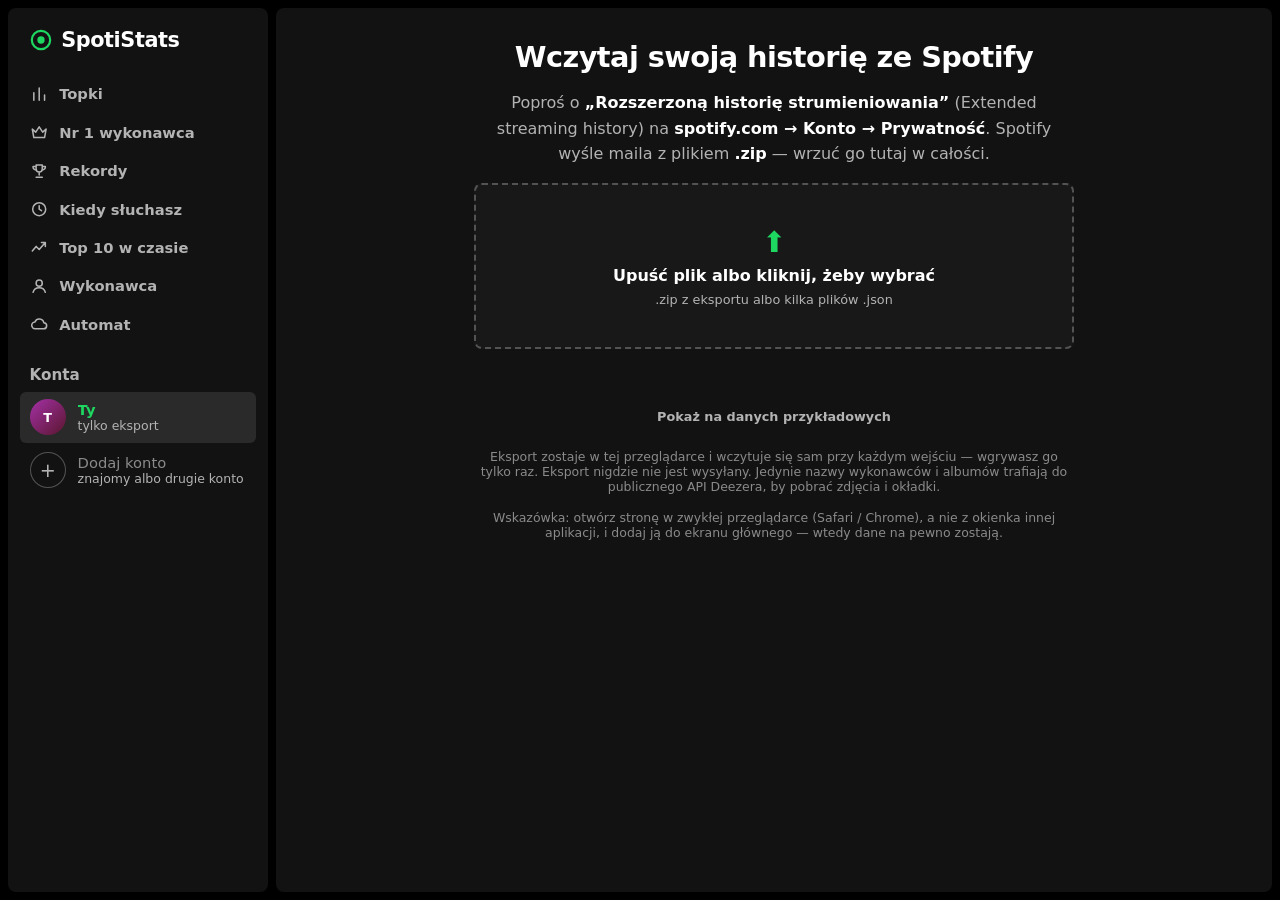
==== index.html @ 2da2b7d3 "Dopracowanie: menu „⋯”, karta wykonawcy na wierzchu, wygodniejszy telefon, szybsze przeliczanie - Ak" ====
<!doctype html>
<html lang="pl">
  <head>
    <meta charset="UTF-8" />
    <meta name="viewport" content="width=device-width, initial-scale=1.0" />
    <meta name="theme-color" content="#121212" />
    <link rel="manifest" href="./manifest.webmanifest" />
    <link rel="apple-touch-icon" href="./ikony/apple-touch-icon.png" />
    <meta name="apple-mobile-web-app-capable" content="yes" />
    <meta name="mobile-web-app-capable" content="yes" />
    <meta name="apple-mobile-web-app-title" content="SpotiStats" />
    <meta name="apple-mobile-web-app-status-bar-style" content="black" />
    <title>SpotiStats</title>
    <meta name="description" content="Twoje statystyki słuchania Spotify z pełnego eksportu historii — prywatnie, w przeglądarce." />
    <link rel="stylesheet" href="./styles.css?v=23" />
  </head>
  <body>
    <svg width="0" height="0" style="position:absolute" aria-hidden="true" focusable="false">
      <defs>
        <symbol id="i-top" viewBox="0 0 24 24"><path d="M5 20V10M12 20V4M19 20v-7" fill="none" stroke="currentColor" stroke-width="2" stroke-linecap="round"/></symbol>
        <symbol id="i-crown" viewBox="0 0 24 24"><path d="M3 8l4.5 4L12 5l4.5 7L21 8l-2 11H5z" fill="none" stroke="currentColor" stroke-width="2" stroke-linejoin="round"/></symbol>
        <symbol id="i-trophy" viewBox="0 0 24 24"><path d="M8 4h8v5a4 4 0 0 1-8 0zM8 6H4v1a3 3 0 0 0 4 2.8M16 6h4v1a3 3 0 0 1-4 2.8M12 13v4M8 20h8" fill="none" stroke="currentColor" stroke-width="2" stroke-linecap="round" stroke-linejoin="round"/></symbol>
        <symbol id="i-clock" viewBox="0 0 24 24"><circle cx="12" cy="12" r="8.5" fill="none" stroke="currentColor" stroke-width="2"/><path d="M12 7.5V12l3 2" fill="none" stroke="currentColor" stroke-width="2" stroke-linecap="round"/></symbol>
        <symbol id="i-trend" viewBox="0 0 24 24"><path d="M3 17l5-6 4 4 8-9M15 6h5v5" fill="none" stroke="currentColor" stroke-width="2" stroke-linecap="round" stroke-linejoin="round"/></symbol>
        <symbol id="i-user" viewBox="0 0 24 24"><circle cx="12" cy="8" r="4" fill="none" stroke="currentColor" stroke-width="2"/><path d="M4 20c1-4 4-6 8-6s7 2 8 6" fill="none" stroke="currentColor" stroke-width="2" stroke-linecap="round"/></symbol>
        <symbol id="i-warn" viewBox="0 0 24 24"><path d="M12 3l10 18H2z" fill="none" stroke="currentColor" stroke-width="2" stroke-linejoin="round"/><path d="M12 10v5M12 18v.5" stroke="currentColor" stroke-width="2" stroke-linecap="round"/></symbol>
        <symbol id="i-cloud" viewBox="0 0 24 24"><path d="M7 18a4.5 4.5 0 0 1-.5-9A6 6 0 0 1 18 10a4 4 0 0 1-.5 8z" fill="none" stroke="currentColor" stroke-width="2" stroke-linejoin="round"/></symbol>
        <symbol id="i-more" viewBox="0 0 24 24"><circle cx="5" cy="12" r="2" fill="currentColor"/><circle cx="12" cy="12" r="2" fill="currentColor"/><circle cx="19" cy="12" r="2" fill="currentColor"/></symbol>
        <symbol id="i-upload" viewBox="0 0 24 24"><path d="M12 16V4M7 9l5-5 5 5M4 16v3a1 1 0 0 0 1 1h14a1 1 0 0 0 1-1v-3" fill="none" stroke="currentColor" stroke-width="2" stroke-linecap="round" stroke-linejoin="round"/></symbol>
        <symbol id="i-sync" viewBox="0 0 24 24"><path d="M20 11a8 8 0 0 0-14.3-4.9L4 8M4 4v4h4M4 13a8 8 0 0 0 14.3 4.9L20 16M20 20v-4h-4" fill="none" stroke="currentColor" stroke-width="2" stroke-linecap="round" stroke-linejoin="round"/></symbol>
        <symbol id="i-trash" viewBox="0 0 24 24"><path d="M4 7h16M9 7V4h6v3M6 7l1 13h10l1-13M10 11v6M14 11v6" fill="none" stroke="currentColor" stroke-width="2" stroke-linecap="round" stroke-linejoin="round"/></symbol>
        <symbol id="i-close" viewBox="0 0 24 24"><path d="M6 6l12 12M18 6L6 18" fill="none" stroke="currentColor" stroke-width="2.2" stroke-linecap="round"/></symbol>
        <symbol id="i-back" viewBox="0 0 24 24"><path d="M15 5l-7 7 7 7" fill="none" stroke="currentColor" stroke-width="2.2" stroke-linecap="round" stroke-linejoin="round"/></symbol>
      </defs>
    </svg>
    <div class="layout">
      <!-- ─── PASEK BOCZNY ─────────────────────────────────── -->
      <aside class="sidebar" aria-label="Nawigacja">
        <a class="brand" href="./">
          <span class="brand-mark" aria-hidden="true"><svg viewBox="0 0 24 24" width="22" height="22"><circle cx="12" cy="12" r="10" fill="none" stroke="currentColor" stroke-width="2.4"/><circle cx="12" cy="12" r="4" fill="currentColor"/></svg></span>
          <span class="brand-name">SpotiStats</span>
        </a>

        <nav class="side-nav" aria-label="Sekcje">
          <a href="#sec-top" class="side-link"><svg class="ico" aria-hidden="true"><use href="#i-top"/></svg>Topki</a>
          <a href="#sec-kings" class="side-link"><svg class="ico" aria-hidden="true"><use href="#i-crown"/></svg>Nr 1 wykonawca</a>
          <a href="#sec-records" class="side-link"><svg class="ico" aria-hidden="true"><use href="#i-trophy"/></svg>Rekordy</a>
          <a href="#sec-when" class="side-link"><svg class="ico" aria-hidden="true"><use href="#i-clock"/></svg>Kiedy słuchasz</a>
          <a href="#sec-trend" class="side-link"><svg class="ico" aria-hidden="true"><use href="#i-trend"/></svg>Top 10 w czasie</a>
          <a href="#artist-card" class="side-link"><svg class="ico" aria-hidden="true"><use href="#i-user"/></svg>Wykonawca</a>
          <a href="./spotify.html" class="side-link"><svg class="ico" aria-hidden="true"><use href="#i-cloud"/></svg>Automat</a>
        </nav>

        <div class="side-section">
          <h2 class="side-title">Konta</h2>
          <ul id="account-list" class="account-list" aria-label="Czyje statystyki"></ul>
        </div>
      </aside>

      <main class="main">
        <!-- ─── NAGŁÓWEK PROFILU ─────────────────────────────── -->
        <header class="hero" id="hero">
          <div id="hero-avatar" class="avatar avatar--xl" aria-hidden="true"></div>
          <div class="hero-text">
            <span class="hero-kicker">Profil</span>
            <h1 id="hero-name" class="hero-name">SpotiStats</h1>
            <p id="hero-sub" class="hero-sub"></p>
          </div>
          <div class="hero-actions" id="topbar-actions">
            <button id="btn-menu" class="icon-btn" type="button" aria-haspopup="menu" aria-expanded="false" aria-controls="hero-menu" title="Więcej opcji"><svg class="ico" aria-hidden="true"><use href="#i-more"/></svg><span class="sr-only">Więcej opcji</span></button>
            <div id="hero-menu" class="menu hidden" role="menu" aria-label="Opcje konta">
              <button id="btn-cloud" class="menu-item" type="button" role="menuitem"><svg class="ico" aria-hidden="true"><use href="#i-cloud"/></svg><span>Zapisz na GitHubie<small>żeby eksport był na każdym urządzeniu</small></span></button>
              <label class="menu-item" role="menuitem" tabindex="0"><svg class="ico" aria-hidden="true"><use href="#i-upload"/></svg><span>Dodaj nowszy eksport<small>dołoży się bez dublowania</small></span>
                <input id="reimport-files" type="file" accept=".zip,.json,application/json,application/zip" multiple class="sr-only" tabindex="-1" />
              </label>
              <a class="menu-item" role="menuitem" href="./spotify.html"><svg class="ico" aria-hidden="true"><use href="#i-sync"/></svg><span>Automat Spotify<small>dociąganie nowych odsłuchów</small></span></a>
              <button id="btn-clear-data" class="menu-item menu-item--danger" type="button" role="menuitem"><svg class="ico" aria-hidden="true"><use href="#i-trash"/></svg><span>Usuń eksport z przeglądarki</span></button>
            </div>
          </div>
        </header>

        <!-- ─── ZAPIS NA GITHUBIE ────────────────────────────── -->
        <section id="cloud-panel" class="cloud-panel hidden" aria-label="Zapis eksportu na GitHubie">
          <div class="cloud-panel__head">
            <h2 class="section-title">Zapis na GitHubie</h2>
            <button id="cloud-close" class="btn btn--ghost btn--sm" type="button">Zamknij</button>
          </div>
          <p class="cloud-panel__lead">Eksport zapisze się w repozytorium (gałąź <code>dane</code>) i będzie wczytywał się sam na każdym urządzeniu, bez ponownego wgrywania.
            <strong>Uwaga: dane (utwór, wykonawca, album, godzina) będą publiczne</strong> — tak samo jak odsłuchy z automatu.</p>
          <div id="cloud-token-box">
            <ol class="cloud-steps">
              <li>Otwórz <a id="cloud-token-link" href="https://github.com/settings/personal-access-tokens/new" target="_blank" rel="noopener">tworzenie tokenu na GitHubie</a>.</li>
              <li>Nazwa dowolna, ważność np. rok. <b>Repository access → Only select repositories → SpotiStats2.0</b>.</li>
              <li><b>Permissions → Repository permissions → Contents → Read and write</b>. Kliknij „Generate token” i skopiuj go.</li>
              <li>Wklej token poniżej. Zostaje <b>tylko w tej przeglądarce</b> (nikt inny go nie zobaczy).</li>
            </ol>
            <input id="cloud-token" class="field-input" type="password" placeholder="github_pat_…" autocomplete="off" spellcheck="false" />
          </div>
          <div id="cloud-name-box" class="cloud-name hidden">
            <label for="cloud-name">Nazwa tego konta w pasku bocznym</label>
            <input id="cloud-name" class="field-input" type="text" maxlength="40" placeholder="np. Kasia" autocomplete="off" />
          </div>
          <div class="cloud-actions">
            <button id="cloud-send" class="btn btn--primary btn--sm" type="button">Zapisz na GitHubie</button>
            <button id="cloud-forget" class="btn btn--ghost btn--sm hidden" type="button">Zapomnij token</button>
            <button id="cloud-remove" class="btn btn--ghost btn--sm hidden" type="button">Usuń z GitHuba</button>
          </div>
          <p id="cloud-status" class="cloud-status" role="status" aria-live="polite"></p>
        </section>

        <!-- ─── ŁADOWANIE ────────────────────────────────────── -->
        <section id="state-loading" class="state-loading hidden" aria-live="polite">
          <span class="spinner" aria-hidden="true"></span>
          <p id="loading-text">Wczytuję Twoją historię…</p>
        </section>

        <!-- ─── IMPORT / PUSTE KONTO ─────────────────────────── -->
        <section id="state-empty" class="state-empty hidden">
          <div class="import-hero">
            <h2 class="import-hero__title" id="empty-title">Wczytaj swoją historię ze Spotify</h2>
            <p class="import-hero__desc">
              Poproś o <strong>„Rozszerzoną historię strumieniowania”</strong> (Extended streaming history) na
              <strong>spotify.com → Konto → Prywatność</strong>. Spotify wyśle maila z plikiem
              <strong>.zip</strong> — wrzuć go tutaj w całości.
            </p>
            <label class="drop-zone" id="drop-zone" tabindex="0" role="button" aria-label="Wybierz plik eksportu Spotify">
              <input id="import-files" type="file" accept=".zip,.json,application/json,application/zip" multiple class="sr-only" />
              <span class="drop-zone__icon" aria-hidden="true">⬆</span>
              <span class="drop-zone__title">Upuść plik albo kliknij, żeby wybrać</span>
              <span class="drop-zone__hint">.zip z eksportu albo kilka plików .json</span>
            </label>
            <p id="import-status" class="import-status" role="status" aria-live="polite"></p>
            <div id="friend-help" class="friend-help hidden"></div>
            <button id="btn-load-demo" class="btn btn--ghost btn--sm" type="button">Pokaż na danych przykładowych</button>
            <p class="import-note">Eksport zostaje w tej przeglądarce i wczytuje się sam przy każdym wejściu — wgrywasz go tylko raz. Eksport nigdzie nie jest wysyłany. Jedynie nazwy wykonawców i albumów trafiają do publicznego API Deezera, by pobrać zdjęcia i okładki.</p>
            <p class="import-note">Wskazówka: otwórz stronę w zwykłej przeglądarce (Safari / Chrome), a nie z okienka innej aplikacji, i dodaj ją do ekranu głównego — wtedy dane na pewno zostają.</p>
          </div>
        </section>

        <!-- ─── PANEL ────────────────────────────────────────── -->
        <div id="state-data" class="state-data hidden">
          <div class="toolbar" role="group" aria-label="Zakres i sortowanie">
            <div class="chips" id="range-pills">
              <button class="chip" data-range="7d" type="button">7 dni</button>
              <button class="chip" data-range="28d" type="button"><span class="lbl-long">28 dni</span><span class="lbl-short">4 tyg.</span></button>
              <button class="chip" data-range="6m" type="button"><span class="lbl-long">Pół roku</span><span class="lbl-short">6 mies.</span></button>
              <span class="chip chip--select" data-range="year"><select id="year-select" aria-label="Rok"></select></span>
              <button class="chip" data-range="all" type="button"><span class="lbl-long">Cały czas</span><span class="lbl-short">Całość</span></button>
            </div>
            <div class="seg sort-group only-desktop" aria-label="Sortuj według" role="group">
              <button data-sort="ms" type="button">Minuty</button>
              <button data-sort="plays" type="button">Odtworzenia</button>
            </div>
          </div>
          <div class="subbar">
            <div class="subbar__info">
              <p id="range-label" class="range-label"></p>
              <p id="live-status" class="live-status hidden"></p>
            </div>
            <div class="seg seg--sm sort-group only-mobile" aria-label="Sortuj według" role="group">
              <button data-sort="ms" type="button">Minuty</button>
              <button data-sort="plays" type="button">Odtw.</button>
            </div>
          </div>
          <p id="live-banner" class="live-banner hidden" role="status"></p>

          <section id="kpi-row" class="kpi-row" aria-label="Podsumowanie"></section>

          <section id="sec-top" class="section">
            <div class="section-head"><h2 class="section-title">Top wykonawcy</h2><span class="section-hint only-desktop">Kliknij, żeby zobaczyć szczegóły</span></div>
            <div id="top-artists" class="artist-grid"></div>
            <div id="top-artists-more" class="more-wrap"></div>
          </section>

          <section class="two-col" id="sec-tracks">
            <div class="section-head only-mobile">
              <h2 class="section-title">Top</h2>
              <div class="seg" id="ta-tabs" role="tablist" aria-label="Utwory czy albumy">
                <button type="button" role="tab" data-tab="tracks">Utwory</button>
                <button type="button" role="tab" data-tab="albums">Albumy</button>
              </div>
            </div>
            <div class="section col-tracks">
              <div class="section-head only-desktop"><h2 class="section-title">Top utwory</h2></div>
              <div id="top-tracks"></div>
            </div>
            <div class="section col-albums">
              <div class="section-head only-desktop"><h2 class="section-title">Top albumy</h2></div>
              <div id="top-albums"></div>
            </div>
          </section>

          <section id="sec-recent" class="section">
            <div class="section-head"><h2 class="section-title">Ostatnio słuchane</h2><span class="section-hint">Niezależnie od wybranego okresu</span></div>
            <div id="recent-list"></div>
          </section>

          <section id="sec-kings" class="section card">
            <div class="section-head">
              <h2 class="section-title">Nr 1 wykonawca</h2>
              <div class="card-controls">
                <div class="seg" id="kings-unit" role="group" aria-label="Okres">
                  <button type="button" data-unit="week">Tygodnie</button>
                  <button type="button" data-unit="month">Miesiące</button>
                </div>
              </div>
            </div>
            <div class="kings">
              <div class="kings-side">
                <div id="kings-now" class="kings-now"></div>
                <h3 class="sub-title">Najczęściej na szczycie</h3>
                <ol id="kings-list" class="kings-list"></ol>
              </div>
              <div class="kings-chart">
                <div id="kings-legend" class="legend"></div>
                <div id="kings-chart"></div>
                <p class="hint">Pozycja w rankingu wykonawców w każdym okresie (#1 na górze). „dalej” = poza top 5.</p>
              </div>
            </div>
          </section>

          <section id="sec-records" class="section card">
            <div class="section-head">
              <h2 class="section-title">Rekordy</h2>
              <div class="card-controls">
                <div class="seg" id="records-kind" role="group" aria-label="Co pokazać">
                  <button type="button" data-kind="artist">Wykonawcy</button>
                  <button type="button" data-kind="track">Utwory</button>
                </div>
              </div>
            </div>
            <div id="records-body" class="records"></div>
            <p class="hint">W wybranym okresie, tygodniami (poniedziałek–niedziela). Tydzień bez odsłuchów przerywa serię.</p>
          </section>

          <section id="sec-when" class="section card">
            <div class="section-head"><h2 class="section-title">Kiedy słuchasz</h2><span id="when-summary" class="section-hint"></span></div>
            <div class="when">
              <div><h3 class="sub-title">Godziny</h3><div id="when-hours" class="bars bars--hours"></div></div>
              <div><h3 class="sub-title">Dni tygodnia</h3><div id="when-days" class="bars bars--days"></div></div>
            </div>
          </section>

          <section id="sec-trend" class="section card">
            <div class="section-head">
              <h2 class="section-title">Top 10 w czasie</h2>
              <div class="card-controls">
                <div class="seg" id="top-kind" role="group" aria-label="Co pokazać">
                  <button type="button" data-kind="artist">Wykonawcy</button>
                  <button type="button" data-kind="track">Utwory</button>
                </div>
                <div class="seg" id="top-unit" role="group" aria-label="Agregacja">
                  <button type="button" data-unit="day">Dni</button>
                  <button type="button" data-unit="week">Tygodnie</button>
                  <button type="button" data-unit="month">Miesiące</button>
                </div>
              </div>
            </div>
            <div id="top-legend" class="legend" aria-label="Legenda — kliknij, by pokazać lub ukryć"></div>
            <div id="top-chart"></div>
            <p class="hint">Minuty słuchania w każdym okresie. Kliknij nazwę w legendzie, żeby ją pokazać lub ukryć (max 8 naraz).</p>
          </section>

          <section class="section card" id="artist-card">
            <div class="section-head">
              <h2 class="section-title">Wykonawca w czasie</h2>
              <div class="card-controls">
                <input id="artist-search" class="field-input" list="artist-list" placeholder="Szukaj wykonawcy…" autocomplete="off" spellcheck="false" />
                <datalist id="artist-list"></datalist>
                <div class="seg" id="artist-span" role="group" aria-label="Okres wykresu">
                  <button type="button" data-span="all">Cały czas</button>
                  <button type="button" data-span="range">Wybrany zakres</button>
                </div>
                <div class="seg" id="artist-unit" role="group" aria-label="Agregacja">
                  <button type="button" data-unit="day">Dni</button>
                  <button type="button" data-unit="week">Tygodnie</button>
                  <button type="button" data-unit="month">Miesiące</button>
                </div>
              </div>
            </div>
            <div id="artist-top"></div>
            <div id="artist-body"></div>
          </section>

          <p id="data-info" class="data-info"></p>
        </div>
      </main>
    </div>

    <!-- ─── KARTA WYKONAWCY (na wierzchu) ─────────────────── -->
    <div id="artist-sheet" class="sheet hidden" role="dialog" aria-modal="true" aria-label="Wykonawca">
      <div class="sheet__backdrop" data-sheet-close></div>
      <div class="sheet__panel">
        <div class="sheet__bar">
          <button type="button" class="icon-btn" data-sheet-close title="Zamknij"><svg class="ico" aria-hidden="true"><use href="#i-back"/></svg><span class="sr-only">Zamknij</span></button>
          <span class="sheet__title" id="sheet-title"></span>
        </div>
        <div id="sheet-slot" class="sheet__body"></div>
      </div>
    </div>

    <script src="./jszip.min.js"></script>
    <script src="./analytics.js?v=23"></script>
    <script src="./charts.js?v=23"></script>
    <script src="./art.js?v=23"></script>
    <script src="./cloud.js?v=23"></script>
    <script src="./live.js?v=23"></script>
    <script src="./app.js?v=23"></script>
  </body>
</html>
---- styles.css ----
/* SpotiStats — ciemny wygląd w stylu odtwarzacza muzyki: czerń, zieleń, okładki, pigułki. */

:root {
  --bg: #000;
  --base: #121212;
  --card: #181818;
  --card-hover: #282828;
  --elev: #2a2a2a;
  --elev-hover: #333;
  --line: rgba(255, 255, 255, 0.1);
  --green: #1ed760;
  --green-dark: #1db954;
  --text: #fff;
  --text-2: #b3b3b3;
  --text-3: #8a8a8a;
  --warn: #ffa42b;
  --error: #f3727f;
  --radius: 8px;
  --font: 'Circular Std', 'Helvetica Neue', system-ui, -apple-system, 'Segoe UI', Roboto, Arial, sans-serif;
  color-scheme: dark;
}

*, *::before, *::after { box-sizing: border-box; margin: 0; padding: 0; }
html { font-size: 16px; -webkit-font-smoothing: antialiased; scroll-behavior: smooth; }
body { font-family: var(--font); background: var(--bg); color: var(--text); min-height: 100vh; overflow-x: clip; -webkit-tap-highlight-color: transparent; }
:focus-visible { outline: 2px solid var(--green); outline-offset: 2px; }
a { color: inherit; }
code { font-size: 0.85em; background: var(--elev); padding: 0.1em 0.35em; border-radius: 4px; }
button { font: inherit; color: inherit; }
.hidden { display: none !important; }
.sr-only { position: absolute; width: 1px; height: 1px; overflow: hidden; clip: rect(0 0 0 0); white-space: nowrap; }

/* ── Przyciski ───────────────────────────────────────────── */
.btn {
  font-weight: 700; font-size: 0.9rem; border: 1px solid transparent; border-radius: 999px; padding: 0.7rem 1.5rem;
  cursor: pointer; display: inline-flex; align-items: center; gap: 0.4rem; white-space: nowrap; line-height: 1.2;
  text-decoration: none; transition: transform 0.1s, background 0.15s, border-color 0.15s, color 0.15s;
}
@media (hover: hover) { .btn:hover { transform: scale(1.04); } }
.btn:active { transform: scale(0.97); }
.btn--primary { background: var(--green); color: #000; }
.btn--primary:hover { background: #3be477; }
.btn--outline { border-color: #7c7c7c; color: var(--text); background: transparent; }
.btn--outline:hover { border-color: #fff; }
.btn--ghost { background: transparent; color: var(--text-2); }
.btn--ghost:hover { color: var(--text); }
.btn--sm { font-size: 0.8rem; padding: 0.45rem 1rem; }

/* ── Układ ───────────────────────────────────────────────── */
.layout { display: grid; grid-template-columns: 260px minmax(0, 1fr); gap: 8px; padding: 8px; min-height: 100vh; }
.sidebar {
  position: sticky; top: 8px; align-self: start; height: calc(100vh - 16px); overflow-y: auto;
  background: var(--base); border-radius: var(--radius); padding: 1.25rem 0.75rem; display: flex; flex-direction: column; gap: 1.5rem;
}
.main { background: var(--base); border-radius: var(--radius); overflow: clip; min-width: 0; }

.brand { display: flex; align-items: center; gap: 0.6rem; text-decoration: none; padding: 0 0.6rem; }
.brand-mark { color: var(--green); display: inline-flex; }
.brand-name { font-weight: 800; font-size: 1.3rem; letter-spacing: -0.02em; }

.side-nav { display: flex; flex-direction: column; gap: 0.15rem; }
.side-link { color: var(--text-2); text-decoration: none; font-weight: 700; font-size: 0.92rem; padding: 0.55rem 0.6rem; border-radius: 6px; }
.side-link:hover { color: var(--text); background: var(--card-hover); }

.side-title { font-size: 0.95rem; font-weight: 700; color: var(--text-2); padding: 0 0.6rem 0.5rem; }
.account-list { list-style: none; display: flex; flex-direction: column; gap: 0.15rem; }
.account {
  width: 100%; display: flex; align-items: center; gap: 0.75rem; padding: 0.45rem 0.6rem; border-radius: 6px; border: none;
  background: transparent; cursor: pointer; text-align: left;
}
.account:hover { background: var(--card-hover); }
.account.is-active { background: var(--elev); }
.account.is-active .account-name { color: var(--green); }
.account-text { display: flex; flex-direction: column; min-width: 0; }
.account-name { font-weight: 600; font-size: 0.92rem; white-space: nowrap; overflow: hidden; text-overflow: ellipsis; }
.account-sub { font-size: 0.78rem; color: var(--text-2); }
.account.is-empty .account-name { color: var(--text-3); font-weight: 500; }

/* ── Awatary / okładki (kolor z nazwy) ───────────────────── */
.avatar {
  --h: 140; flex-shrink: 0; display: inline-flex; align-items: center; justify-content: center; font-weight: 800; color: #fff;
  background: linear-gradient(135deg, hsl(var(--h) 55% 42%), hsl(calc(var(--h) + 40) 60% 22%));
  border-radius: 50%; width: 40px; height: 40px; font-size: 0.95rem; letter-spacing: -0.02em; user-select: none;
}
.avatar--img { position: relative; overflow: hidden; }
.avatar--img img { animation: none; position: absolute; inset: 0; width: 100%; height: 100%; object-fit: cover; }
.avatar--sm { width: 36px; height: 36px; font-size: 0.8rem; }
.avatar--cover { width: 40px; height: 40px; border-radius: 4px; font-size: 0.8rem; }
.avatar--lg { width: 64px; height: 64px; font-size: 1.3rem; }
.avatar--xl { width: 168px; height: 168px; font-size: 3.6rem; box-shadow: 0 8px 40px rgba(0, 0, 0, 0.6); }
.avatar--empty { background: var(--elev); color: var(--text-2); font-size: 1.2rem; font-weight: 400; }

/* ── Nagłówek profilu ────────────────────────────────────── */
.hero {
  --h: 140; position: relative; display: flex; align-items: flex-end; gap: 1.5rem; flex-wrap: wrap;
  padding: 4.5rem 2rem 1.75rem; background: linear-gradient(180deg, hsl(var(--h) 45% 32%) 0%, hsl(var(--h) 40% 16%) 70%, var(--base) 100%);
}
.hero-text { display: flex; flex-direction: column; gap: 0.4rem; min-width: 0; flex: 1; }
.hero-kicker { font-size: 0.8rem; font-weight: 700; }
.hero-name { font-size: clamp(2.4rem, 7vw, 5.5rem); font-weight: 900; letter-spacing: -0.04em; line-height: 1; word-break: break-word; }
.hero-sub { color: rgba(255, 255, 255, 0.78); font-size: 0.9rem; font-weight: 500; }
.hero-actions { display: flex; gap: 0.5rem; flex-wrap: wrap; }

/* ── Import ──────────────────────────────────────────────── */
.state-empty { display: flex; justify-content: center; padding: 2rem 1.5rem 4rem; }
.import-hero { max-width: 600px; width: 100%; text-align: center; display: flex; flex-direction: column; align-items: center; gap: 1rem; }
.import-hero__title { font-size: 1.8rem; font-weight: 800; letter-spacing: -0.02em; }
.import-hero__desc { color: var(--text-2); line-height: 1.6; }
.import-hero__desc strong { color: var(--text); }
.import-note { font-size: 0.78rem; color: var(--text-3); }
.drop-zone {
  display: flex; flex-direction: column; align-items: center; gap: 0.45rem; width: 100%; border: 2px dashed #535353;
  border-radius: var(--radius); padding: 2.5rem 1.5rem; cursor: pointer; background: var(--card); transition: border-color 0.2s, background 0.2s;
}
.drop-zone:hover, .drop-zone:focus-visible, .drop-zone.drag-over { border-color: var(--green); background: var(--card-hover); }
.drop-zone__icon { font-size: 1.8rem; color: var(--green); }
.drop-zone__title { font-weight: 700; }
.drop-zone__hint { font-size: 0.8rem; color: var(--text-2); }
.import-status { min-height: 1.4em; font-size: 0.88rem; color: var(--text-2); line-height: 1.5; }
.import-status--error { color: var(--error); }
.friend-help { text-align: left; background: var(--card); border-radius: var(--radius); padding: 1.25rem 1.4rem; width: 100%; line-height: 1.6; font-size: 0.92rem; }
.friend-help h3 { font-size: 1rem; margin-bottom: 0.6rem; }
.friend-help ol { padding-left: 1.2rem; display: flex; flex-direction: column; gap: 0.6rem; }
.friend-help a, .setup a, .live-banner a { color: var(--green); }

/* ── Panel ───────────────────────────────────────────────── */
.state-data { padding: 0.5rem 2rem 3rem; display: flex; flex-direction: column; gap: 1.75rem; }
.toolbar {
  position: sticky; top: 0; z-index: 20; display: flex; flex-wrap: wrap; gap: 0.6rem; justify-content: space-between; align-items: center;
  padding: 0.9rem 0; margin: 0 -2rem; padding-inline: 2rem; background: rgba(18, 18, 18, 0.97); backdrop-filter: blur(10px);
}
.chips { display: flex; flex-wrap: wrap; gap: 0.5rem; }
.chip {
  border: none; background: var(--elev); color: var(--text); font-size: 0.85rem; font-weight: 600; padding: 0.45rem 0.9rem;
  border-radius: 999px; cursor: pointer; transition: background 0.15s;
}
.chip:hover { background: var(--elev-hover); }
.chip.is-active, .chip.is-active:hover { background: #fff; color: #000; }
.chip--select { padding: 0; display: inline-flex; }
.chip--select select {
  appearance: none; border: none; background: transparent; color: inherit; font: inherit; font-weight: 600; cursor: pointer;
  padding: 0.45rem 1.9rem 0.45rem 0.9rem; border-radius: 999px;
  background-image: linear-gradient(45deg, transparent 50%, currentColor 50%), linear-gradient(135deg, currentColor 50%, transparent 50%);
  background-position: calc(100% - 15px) 52%, calc(100% - 10px) 52%; background-size: 5px 5px; background-repeat: no-repeat;
}
.chip--select select option { color: #fff; background: #282828; }
.chip.is-active .chip--select select, .chip--select.is-active select { color: #000; }
.range-label { font-size: 0.8rem; color: var(--text-2); }
.data-info { font-size: 0.75rem; color: var(--text-3); cursor: help; }

.live-banner { font-size: 0.85rem; line-height: 1.5; padding: 0.7rem 1rem; border-radius: var(--radius); background: var(--card); color: var(--text-2); margin-top: -0.75rem; }
.live-banner--warn { color: var(--text); box-shadow: inset 3px 0 0 var(--warn); }
.live-dot { display: inline-block; width: 8px; height: 8px; border-radius: 50%; background: var(--green); margin-right: 0.3rem; box-shadow: 0 0 0 3px rgba(30, 215, 96, 0.2); }

.kpi-row { display: grid; grid-template-columns: repeat(auto-fit, minmax(150px, 1fr)); gap: 0.75rem; }
.kpi-card { background: var(--card); border-radius: var(--radius); padding: 1rem 1.1rem; }
.kpi-label { font-size: 0.78rem; font-weight: 700; color: var(--text-2); }
.kpi-value { font-size: 1.9rem; font-weight: 800; letter-spacing: -0.03em; margin-top: 0.25rem; font-variant-numeric: tabular-nums; }
.kpi-sub { font-size: 0.75rem; color: var(--text-3); margin-top: 0.1rem; }

.section { display: flex; flex-direction: column; gap: 0.9rem; min-width: 0; }
.section-head { display: flex; flex-wrap: wrap; justify-content: space-between; align-items: center; gap: 0.75rem; }
.section-title { font-size: 1.5rem; font-weight: 800; letter-spacing: -0.02em; }
.section-hint { font-size: 0.8rem; color: var(--text-3); }
.card { background: var(--card); border-radius: var(--radius); padding: 1.25rem 1.4rem 1.4rem; }
.card-controls { display: flex; flex-wrap: wrap; gap: 0.5rem; align-items: center; }
.two-col { display: grid; grid-template-columns: repeat(auto-fit, minmax(340px, 1fr)); gap: 1.75rem; }
.sub-title { font-size: 0.95rem; font-weight: 700; margin: 1.25rem 0 0.6rem; }
.kicker { display: block; font-size: 0.75rem; font-weight: 700; color: var(--text-2); }
.hint { font-size: 0.75rem; color: var(--text-3); }
.no-data { font-size: 0.9rem; color: var(--text-3); padding: 1rem 0; }

/* Top wykonawcy — karty z okrągłym zdjęciem */
.artist-grid { display: grid; grid-template-columns: repeat(auto-fill, minmax(150px, 1fr)); gap: 0.5rem; }
.artist-card {
  display: flex; flex-direction: column; gap: 0.35rem; padding: 0.8rem; border-radius: var(--radius); border: none;
  background: transparent; cursor: pointer; text-align: left; transition: background 0.2s; min-width: 0;
}
.artist-card:hover, .artist-card:focus-visible { background: var(--card-hover); outline: none; }
.artist-card .avatar { width: 100%; height: auto; aspect-ratio: 1; font-size: 2.2rem; margin-bottom: 0.4rem; box-shadow: 0 8px 24px rgba(0, 0, 0, 0.5); }
.artist-card__name { font-weight: 700; font-size: 0.95rem; white-space: nowrap; overflow: hidden; text-overflow: ellipsis; }
.artist-card__rank { color: var(--text-2); }
.artist-card__sub { font-size: 0.82rem; color: var(--text-2); }

/* Tracklista */
.tracklist { list-style: none; display: flex; flex-direction: column; }
.track-row {
  display: grid; grid-template-columns: 1.6rem 40px minmax(0, 1fr) auto; align-items: center; gap: 0.85rem;
  padding: 0.45rem 0.6rem; border-radius: 6px; cursor: pointer;
}
.track-row:hover, .track-row:focus-visible { background: var(--card-hover); outline: none; }
.track-rank { color: var(--text-2); text-align: right; font-variant-numeric: tabular-nums; }
.track-text { display: flex; flex-direction: column; min-width: 0; }
.track-name { font-weight: 500; white-space: nowrap; overflow: hidden; text-overflow: ellipsis; }
.track-sub { font-size: 0.85rem; color: var(--text-2); white-space: nowrap; overflow: hidden; text-overflow: ellipsis; }
.track-val { font-size: 0.85rem; color: var(--text-2); font-variant-numeric: tabular-nums; white-space: nowrap; }

/* Nr 1 tygodnia */
.kings { display: grid; grid-template-columns: minmax(240px, 300px) minmax(0, 1fr); gap: 1.5rem; }
.kings-now__card {
  display: flex; align-items: center; gap: 1rem; width: 100%; text-align: left; border: none; cursor: pointer;
  background: linear-gradient(135deg, rgba(30, 215, 96, 0.22), rgba(30, 215, 96, 0.04)); border-radius: var(--radius); padding: 1rem;
}
.kings-now__card:hover { background: linear-gradient(135deg, rgba(30, 215, 96, 0.3), rgba(30, 215, 96, 0.08)); }
.kings-now__name { display: block; font-size: 1.35rem; font-weight: 800; letter-spacing: -0.02em; margin: 0.1rem 0; }
.kings-now__sub { display: block; font-size: 0.82rem; color: var(--text-2); }
.kings-list { list-style: none; display: flex; flex-direction: column; gap: 0.15rem; }
.kings-row { display: grid; grid-template-columns: 36px minmax(0, 1fr) 60px auto; align-items: center; gap: 0.6rem; padding: 0.35rem 0.4rem; border-radius: 6px; cursor: pointer; }
.kings-row:hover { background: var(--card-hover); }
.kings-row__name { font-weight: 600; font-size: 0.9rem; white-space: nowrap; overflow: hidden; text-overflow: ellipsis; }
.kings-row__bar { height: 4px; background: #404040; border-radius: 999px; overflow: hidden; }
.kings-row__bar span { display: block; height: 100%; background: var(--green); border-radius: 999px; }
.kings-row__val { font-size: 0.78rem; color: var(--text-2); white-space: nowrap; }
.kings-chart { min-width: 0; }

/* Przełączniki segmentowe */
.seg { display: inline-flex; background: var(--elev); border-radius: 999px; padding: 3px; gap: 2px; }
.seg button { border: none; background: transparent; color: var(--text-2); font-size: 0.78rem; font-weight: 700; padding: 0.38rem 0.8rem; border-radius: 999px; cursor: pointer; }
.seg button:hover:not(:disabled) { color: var(--text); }
.seg button.is-active, .seg button.is-active:hover:not(:disabled) { background: #fff; color: #000; }
.seg button:disabled { opacity: 0.35; cursor: not-allowed; }

.field-input {
  background: var(--elev); border: 1px solid transparent; color: var(--text); border-radius: 999px; padding: 0.5rem 1rem;
  font: inherit; font-size: 0.88rem; min-width: 220px;
}
.field-input:hover { background: var(--elev-hover); }
.field-input:focus { outline: none; border-color: #fff; }

/* Legenda */
.legend { display: flex; flex-wrap: wrap; gap: 0.4rem; }
.legend-item {
  display: inline-flex; align-items: center; gap: 0.45rem; border: none; background: var(--elev); color: var(--text);
  border-radius: 999px; padding: 0.35rem 0.8rem; font-size: 0.8rem; font-weight: 600; cursor: pointer; max-width: 100%;
  white-space: nowrap; overflow: hidden; text-overflow: ellipsis;
}
.legend-item:hover { background: var(--elev-hover); }
.legend-item--static { cursor: default; }
.legend-item.is-off { color: var(--text-3); background: transparent; box-shadow: inset 0 0 0 1px #404040; }
.legend-item.is-off .swatch { background: transparent; border: 1px dashed var(--text-3); }
.legend-rank { color: var(--text-2); }
.swatch { width: 10px; height: 10px; border-radius: 50%; flex-shrink: 0; display: inline-block; }

/* Wykres */
.chart { position: relative; width: 100%; min-height: 120px; }
.chart-svg { display: block; width: 100%; height: auto; overflow: visible; touch-action: pan-y; }
.chart-grid line { stroke: rgba(255, 255, 255, 0.07); stroke-width: 1; }
.chart-grid line.chart-baseline { stroke: rgba(255, 255, 255, 0.22); }
.chart-tick { fill: var(--text-3); font-size: 11px; font-family: var(--font); font-variant-numeric: tabular-nums; }
.chart-crosshair { stroke: rgba(255, 255, 255, 0.4); stroke-width: 1; stroke-dasharray: 3 3; }
.chart-dot { stroke: var(--card); stroke-width: 2; }
.chart-tip {
  position: absolute; pointer-events: none; background: #282828; border-radius: 6px; padding: 0.6rem 0.75rem; font-size: 0.8rem;
  box-shadow: 0 16px 24px rgba(0, 0, 0, 0.5); min-width: 180px; max-width: 290px; z-index: 5;
}
.chart-tip__title { color: var(--text-2); font-weight: 700; margin-bottom: 0.35rem; }
.chart-tip__lead { color: var(--green); font-weight: 700; margin-bottom: 0.3rem; }
.chart-tip__row { display: flex; align-items: center; gap: 0.45rem; padding: 0.1rem 0; }
.chart-tip__name { flex: 1; min-width: 0; overflow: hidden; text-overflow: ellipsis; white-space: nowrap; }
.chart-tip__val { font-variant-numeric: tabular-nums; font-weight: 700; }

/* Wykonawca */
.artist-head { display: flex; flex-wrap: wrap; align-items: center; justify-content: space-between; gap: 1rem; margin-bottom: 1rem; }
.artist-id { display: flex; align-items: center; gap: 1rem; min-width: 0; }
.artist-name { font-size: 2rem; font-weight: 900; letter-spacing: -0.03em; }
.artist-facts { display: flex; flex-wrap: wrap; gap: 1.5rem; }
.artist-facts dt { font-size: 0.75rem; color: var(--text-2); font-weight: 700; }
.artist-facts dd { font-size: 0.95rem; font-weight: 700; margin-top: 0.15rem; font-variant-numeric: tabular-nums; }

/* ── Strona połączenia ze Spotify ───────────────────────── */
.topbar { display: flex; align-items: center; justify-content: space-between; gap: 1rem; padding: 0.9rem 1.5rem; background: var(--base); }
.topbar-brand { display: flex; align-items: center; gap: 0.5rem; text-decoration: none; }
.logo-icon { color: var(--green); font-size: 1.2rem; }
.logo-text { font-weight: 800; font-size: 1.1rem; }
.setup { max-width: 760px; margin: 0 auto; padding: 2rem 1.25rem 4rem; display: flex; flex-direction: column; gap: 1rem; }
.setup .card-title { font-size: 1.05rem; font-weight: 800; margin-bottom: 0.8rem; }
.setup-title { font-size: 2rem; font-weight: 900; letter-spacing: -0.03em; }
.setup-lead { color: var(--text-2); line-height: 1.6; }
.setup-status { line-height: 1.6; }
.setup-steps { padding-left: 1.25rem; display: flex; flex-direction: column; gap: 0.9rem; line-height: 1.6; font-size: 0.93rem; }
.setup-note { display: block; font-size: 0.8rem; color: var(--text-2); margin-top: 0.3rem; }
.copy-row { display: flex; gap: 0.5rem; margin: 0.4rem 0; flex-wrap: wrap; }
.copy-row .field-input { flex: 1; min-width: 0; font-family: ui-monospace, monospace; font-size: 0.8rem; }
.slot-table { width: 100%; border-collapse: collapse; font-size: 0.9rem; }
.slot-table td { padding: 0.45rem 0.4rem; border-top: 1px solid var(--line); vertical-align: middle; }
.slot-table td:first-child { color: var(--text-2); width: 2rem; }

/* ── Telefon ─────────────────────────────────────────────── */
@media (max-width: 900px) {
  .layout { grid-template-columns: minmax(0, 1fr); padding: 0; gap: 0; }
  .sidebar { position: static; height: auto; border-radius: 0; padding: 0.9rem 1rem 0.6rem; gap: 0.8rem; }
  .side-nav { display: none; }
  .side-title { display: none; }
  .account-list { flex-direction: row; overflow-x: auto; gap: 0.5rem; scrollbar-width: none; }
  .account-list::-webkit-scrollbar { display: none; }
  .account { flex-direction: column; gap: 0.3rem; width: 76px; padding: 0.4rem 0.2rem; text-align: center; }
  .account .avatar--sm { width: 52px; height: 52px; font-size: 1rem; }
  .account-text { align-items: center; width: 100%; }
  .account-name { font-size: 0.75rem; max-width: 100%; }
  .account-sub { display: none; }
  .main { border-radius: 0; }
  .hero { padding: 2rem 1rem 1.25rem; gap: 1rem; }
  .avatar--xl { width: 96px; height: 96px; font-size: 2rem; }
  .state-data { padding: 0.25rem 1rem 3rem; gap: 1.5rem; }
  /* Na telefonie pasek zakresów jest jednym rzędem przy dolnej krawędzi (kciuk sięga bez wyciągania ręki) */
  .toolbar {
    position: fixed; top: auto; left: 0; right: 0; bottom: 0; margin: 0; z-index: 39; padding-bottom: calc(0.5rem + env(safe-area-inset-bottom));
    padding-top: 0.5rem; padding-left: 1rem; padding-right: 1rem; gap: 0.5rem; flex-direction: row; flex-wrap: nowrap; justify-content: flex-start; align-items: center;
    overflow-x: auto; scrollbar-width: none; background: rgba(14, 14, 14, 0.97); border-top: 0; box-shadow: 0 -10px 24px rgba(0, 0, 0, 0.45);
  }
  .toolbar::-webkit-scrollbar { display: none; }
  .chips { flex-wrap: nowrap; flex-shrink: 0; }
  .chips--quiet { padding-left: 0.5rem; border-left: 1px solid #333; }
  .toolbar .chip { padding: 0.4rem 0.8rem; font-size: 0.82rem; }
  .range-label { margin-top: 0.25rem; }
  .chip { flex-shrink: 0; }
  .kings { grid-template-columns: minmax(0, 1fr); }
  .two-col { grid-template-columns: minmax(0, 1fr); }
  .artist-grid { grid-template-columns: repeat(3, minmax(0, 1fr)); gap: 0.25rem; }
  .artist-card { padding: 0.5rem; }
  .artist-card .avatar { font-size: 1.5rem; margin-bottom: 0.2rem; }
  .artist-card__name { font-size: 0.85rem; }
  .artist-card__sub { font-size: 0.75rem; }
  .kpi-row { grid-template-columns: repeat(2, minmax(0, 1fr)); }
  .kpi-card:last-child:nth-child(odd) { grid-column: 1 / -1; }
  .account.is-empty { width: 56px; }
  .account.is-empty .account-text { display: none; }
  .card { padding: 1rem; }
  .field-input { min-width: 0; width: 100%; }
  .card-controls { width: 100%; }
  .section-title { font-size: 1.3rem; }
  .artist-name { font-size: 1.5rem; }
}

/* Zmiany pozycji i „pokaż więcej” */
.delta { display: inline-block; margin-left: 0.4rem; font-size: 0.7rem; font-weight: 700; letter-spacing: 0; vertical-align: middle; }
.delta--up { color: var(--green); }
.delta--down { color: #f15e6c; }
.delta--same { color: var(--text-3); }
.delta--new { color: #4cb3ff; text-transform: uppercase; font-size: 0.62rem; }
.track-rank { display: flex; flex-direction: column; align-items: center; line-height: 1.1; }
.track-rank .delta { margin: 0.1rem 0 0; }
.more-wrap { display: flex; justify-content: center; }
.more-btn {
  display: block; margin: 0.6rem auto 0; border: 1px solid var(--line, #4d4d4d); background: transparent; color: var(--text);
  font-size: 0.85rem; font-weight: 700; padding: 0.5rem 1.2rem; border-radius: 999px; cursor: pointer; transition: background 0.15s, border-color 0.15s;
}
.more-btn:hover { background: var(--elev); border-color: #fff; }

/* Kiedy słuchasz */
.when { display: grid; grid-template-columns: 2fr 1fr; gap: 1.5rem; margin-top: 0.5rem; }
.when .sub-title { margin-bottom: 0.6rem; }
.bars { display: flex; align-items: flex-end; gap: 4px; height: 150px; padding-bottom: 1.3rem; position: relative; }
.bar { flex: 1; min-width: 0; height: 100%; display: flex; align-items: flex-end; justify-content: center; position: relative; }
.bar__fill { width: 100%; background: var(--elev-hover, #3a3a3a); border-radius: 4px 4px 0 0; transition: background 0.15s; }
.bar:hover .bar__fill { background: #8a8a8a; }
.bar.is-peak .bar__fill, .bar.is-peak:hover .bar__fill { background: var(--green); }
.bar__label { position: absolute; bottom: -1.3rem; left: 50%; transform: translateX(-50%); font-size: 0.7rem; color: var(--text-3); white-space: nowrap; }
@media (max-width: 900px) { .when { grid-template-columns: minmax(0, 1fr); gap: 1.8rem; } }

/* Nawigacja po sekcjach: kotwice nie chowają się pod przypiętym paskiem, aktywna sekcja podświetlona */
.section, #artist-card { scroll-margin-top: 4.5rem; }
.side-link.is-active { color: var(--text); background: var(--elev); }
@media (max-width: 900px) {
  .section, #artist-card { scroll-margin-top: 4rem; }
  body.has-data { padding-bottom: 5rem; }
}

/* Rekordy */
.records { display: grid; grid-template-columns: minmax(0, 1.1fr) minmax(0, 1fr) minmax(0, 1fr); gap: 1.5rem; align-items: start; }
.rec-hero {
  border: none; text-align: left; cursor: pointer; color: var(--text); border-radius: var(--radius); padding: 1.1rem 1.2rem;
  background: linear-gradient(135deg, #1b4d2e, #123222); display: flex; flex-direction: column; gap: 0.8rem; transition: filter 0.15s;
}
.rec-hero:hover { filter: brightness(1.12); }
.rec-hero__label { font-size: 0.72rem; font-weight: 800; letter-spacing: 0.06em; text-transform: uppercase; color: #b7f0c9; }
.rec-hero__main { display: flex; align-items: center; gap: 0.9rem; min-width: 0; }
.rec-hero__main > span:last-child { display: flex; flex-direction: column; min-width: 0; }
.rec-hero__name { font-size: 1.25rem; font-weight: 800; letter-spacing: -0.02em; overflow-wrap: anywhere; }
.rec-hero__val { font-size: 1.05rem; font-weight: 700; color: var(--green); }
.rec-hero__sub { font-size: 0.8rem; color: var(--text-2); }
.rec-col .sub-title { margin-top: 0; }
.rec-list { list-style: none; display: flex; flex-direction: column; gap: 0.1rem; }
.rec-row { display: grid; grid-template-columns: 1.6rem minmax(0, 1fr) auto; align-items: center; gap: 0.7rem; padding: 0.45rem 0.5rem; border-radius: 6px; cursor: pointer; }
.rec-row:hover, .rec-row:focus-visible { background: var(--card-hover); outline: none; }
.rec-val { display: flex; flex-direction: column; align-items: flex-end; text-align: right; }
.rec-val b { font-size: 0.9rem; }
.rec-val small { font-size: 0.72rem; color: var(--text-3); }
@media (max-width: 900px) { .records { grid-template-columns: minmax(0, 1fr); gap: 1.2rem; } }

/* Zapis na GitHubie */
.cloud-panel { margin: 1rem 2rem 0; padding: 1.2rem 1.4rem 1.3rem; background: var(--card); border-radius: var(--radius); display: flex; flex-direction: column; gap: 0.8rem; }
.cloud-panel__head { display: flex; align-items: center; justify-content: space-between; gap: 1rem; }
.cloud-panel__lead { color: var(--text-2); font-size: 0.9rem; }
.cloud-panel__lead strong { color: var(--text); }
.cloud-steps { padding-left: 1.2rem; display: flex; flex-direction: column; gap: 0.4rem; font-size: 0.9rem; color: var(--text-2); margin-bottom: 0.7rem; }
.cloud-steps a { color: var(--green); }
.cloud-steps b { color: var(--text); font-weight: 700; }
.cloud-name label { display: block; font-size: 0.8rem; font-weight: 700; color: var(--text-2); margin-bottom: 0.3rem; }
.cloud-actions { display: flex; flex-wrap: wrap; gap: 0.6rem; }
.cloud-status { font-size: 0.85rem; color: var(--text-2); min-height: 1.2em; }
.cloud-status--error { color: #f15e6c; }
.cloud-panel code { background: var(--elev); padding: 0.05rem 0.35rem; border-radius: 4px; font-size: 0.85em; }
@media (max-width: 900px) { .cloud-panel { margin: 1rem 1rem 0; padding: 1rem; } }

/* Ikony (SVG zamiast znaków) */
.ico { width: 1.35rem; height: 1.35rem; flex-shrink: 0; }
.ico--sm { width: 1rem; height: 1rem; vertical-align: -0.15em; }
.side-link { display: flex; align-items: center; gap: 0.7rem; }
.side-link .ico { width: 1.15rem; height: 1.15rem; }
.side-link.is-active .ico { color: var(--green); }
.track-row--recent { grid-template-columns: 40px minmax(0, 1fr) auto; }
.track-val--when { font-size: 0.82rem; color: var(--text-2); white-space: nowrap; }
.live-banner .ico { color: currentColor; margin-right: 0.15rem; }
@media (min-width: 1100px) { .kpi-row { grid-template-columns: repeat(6, minmax(0, 1fr)); } }


/* ══ Dopracowanie (v23): menu „⋯”, pasek pod zakresami, karta wykonawcy na wierzchu, telefon ══ */
.only-mobile { display: none !important; }
.lbl-short { display: none; }

/* Hero: akcje schowane w menu */
.hero { padding-top: 3.5rem; }
.hero-actions { position: absolute; top: 1rem; right: 1rem; }
.icon-btn {
  width: 40px; height: 40px; border-radius: 50%; border: none; background: rgba(0, 0, 0, 0.35); color: var(--text);
  display: inline-flex; align-items: center; justify-content: center; cursor: pointer; transition: background 0.15s, transform 0.1s;
}
.icon-btn:hover { background: rgba(0, 0, 0, 0.55); }
.icon-btn:active { transform: scale(0.92); }
.menu {
  position: absolute; right: 0; top: calc(100% + 6px); z-index: 50; min-width: 270px; background: #282828; border-radius: 10px; padding: 0.35rem;
  box-shadow: 0 16px 40px rgba(0, 0, 0, 0.6); display: flex; flex-direction: column; animation: pop 0.14s ease-out;
}
@keyframes pop { from { opacity: 0; transform: translateY(-4px) scale(0.98); } }
.menu-item {
  display: flex; align-items: center; gap: 0.8rem; width: 100%; padding: 0.65rem 0.75rem; border: none; border-radius: 6px; background: transparent;
  color: var(--text); font: inherit; font-size: 0.9rem; font-weight: 600; text-align: left; text-decoration: none; cursor: pointer;
}
.menu-item:hover, .menu-item:focus-visible { background: #3e3e3e; outline: none; }
.menu-item .ico { width: 1.15rem; height: 1.15rem; color: var(--text-2); }
.menu-item span { display: flex; flex-direction: column; }
.menu-item small { font-size: 0.74rem; font-weight: 500; color: var(--text-2); margin-top: 0.1rem; }
.menu-item--danger, .menu-item--danger .ico { color: #f3727f; }

/* Pasek pod zakresami: daty + stan automatu (+ sortowanie na telefonie) */
.subbar { display: flex; align-items: center; justify-content: space-between; gap: 0.75rem; margin-top: -1.1rem; }
.subbar__info { display: flex; flex-wrap: wrap; align-items: center; gap: 0.25rem 0.9rem; min-width: 0; }
.live-status { font-size: 0.8rem; color: var(--text-2); display: inline-flex; align-items: center; }
.live-status a { color: var(--green); margin-left: 0.25ch; }
.live-dot { width: 7px; height: 7px; margin-right: 0.45rem; animation: pulse 2.4s ease-in-out infinite; }
@keyframes pulse { 50% { box-shadow: 0 0 0 5px rgba(30, 215, 96, 0); } }
.live-banner { display: flex; align-items: center; gap: 0.4rem; flex-wrap: wrap; }
.banner-x { margin-left: auto; border: none; background: transparent; color: var(--text-2); font-size: 1.2rem; line-height: 1; cursor: pointer; padding: 0 0.25rem; }
.banner-x:hover { color: var(--text); }
.seg--sm button { padding: 0.3rem 0.7rem; }
.toolbar .seg button { font-size: 0.82rem; padding: 0.4rem 0.9rem; }

/* Ładowanie */
.state-loading { display: flex; flex-direction: column; align-items: center; justify-content: center; gap: 1rem; padding: 5rem 1rem; color: var(--text-2); font-size: 0.95rem; }
.spinner { width: 36px; height: 36px; border-radius: 50%; border: 3px solid #333; border-top-color: var(--green); animation: spin 0.8s linear infinite; }
@keyframes spin { to { transform: rotate(360deg); } }

/* Dotyk: wyraźna reakcja na stuknięcie, bez „przyklejonego” podświetlenia */
.track-row:active, .rec-row:active, .kings-row:active, .artist-card:active, .account:active { background: var(--elev); }
.chip:active, .seg button:active { transform: scale(0.96); }
.chip, .seg button { transition: background 0.15s, color 0.15s, transform 0.1s; }

/* Karta wykonawcy na wierzchu */
.sheet { position: fixed; inset: 0; z-index: 100; display: flex; align-items: center; justify-content: center; padding: 2rem; }
.sheet__backdrop { position: absolute; inset: 0; background: rgba(0, 0, 0, 0.7); opacity: 0; transition: opacity 0.2s; }
.sheet__panel {
  position: relative; width: min(980px, 100%); max-height: calc(100vh - 4rem); display: flex; flex-direction: column; background: var(--card);
  border-radius: 12px; box-shadow: 0 24px 64px rgba(0, 0, 0, 0.7); overflow: hidden; opacity: 0; transform: translateY(16px);
  transition: opacity 0.2s, transform 0.22s cubic-bezier(0.2, 0.8, 0.2, 1);
}
.sheet.is-open .sheet__backdrop { opacity: 1; }
.sheet.is-open .sheet__panel { opacity: 1; transform: none; }
.sheet__bar { display: flex; align-items: center; gap: 0.75rem; padding: 0.6rem 0.75rem; border-bottom: 1px solid var(--line); }
.sheet__bar .icon-btn { background: transparent; }
.sheet__bar .icon-btn:hover { background: var(--elev); }
.sheet__title { font-weight: 700; white-space: nowrap; overflow: hidden; text-overflow: ellipsis; opacity: 0.9; }
.sheet__body { overflow-y: auto; overscroll-behavior: contain; -webkit-overflow-scrolling: touch; }
.sheet__body > .card { border-radius: 0; background: transparent; }
.sheet__body .section-head > .section-title { display: none; }
.sheet__body .section-head { justify-content: flex-start; }
body.sheet-open { overflow: hidden; }
@media (prefers-reduced-motion: reduce) { .sheet__panel, .sheet__backdrop { transition: none; } .live-dot, .spinner { animation: none; } }

/* Sekcja wykonawcy: lżejsze nagłówki statystyk */
.artist-facts dd { font-size: 1.05rem; }

/* Komputer */
@media (min-width: 901px) {
  .toolbar { gap: 1rem; }
  .account.is-empty .avatar { background: transparent; box-shadow: inset 0 0 0 1px #535353; }
}

/* ── Telefon ── */
@media (max-width: 900px) {
  .only-mobile { display: flex !important; }
  .only-desktop { display: none !important; }

  /* Górny pasek: logo + konta w jednym rzędzie */
  .sidebar { flex-direction: row; align-items: center; justify-content: space-between; padding: 0.6rem 1rem; gap: 0.75rem; position: sticky; top: 0; z-index: 30; background: rgba(18, 18, 18, 0.96); backdrop-filter: blur(10px); -webkit-backdrop-filter: blur(10px); }
  .brand { padding: 0; }
  .brand-name { font-size: 1.1rem; }
  .side-section { min-width: 0; }
  .account-list { justify-content: flex-end; gap: 0.35rem; }
  .account { width: auto; padding: 0; background: transparent !important; border-radius: 50%; }
  .account .avatar--sm { width: 34px; height: 34px; font-size: 0.75rem; }
  .account-text { display: none; }
  .account.is-active .avatar--sm { box-shadow: 0 0 0 2px var(--base), 0 0 0 4px var(--green); }
  .account.is-empty { width: auto; }
  .account.is-empty .avatar--sm { background: transparent; box-shadow: inset 0 0 0 1.5px #535353; color: var(--text-2); }
  .account.is-empty.is-active .avatar--sm { box-shadow: 0 0 0 2px var(--base), 0 0 0 4px var(--green); }

  /* Niższy profil */
  .hero { flex-wrap: nowrap; align-items: center; padding: 1.5rem 1rem 1.25rem; gap: 1rem; }
  .avatar--xl { width: 76px; height: 76px; font-size: 1.8rem; }
  .hero-kicker { display: none; }
  .hero-name { font-size: 2.1rem; padding-right: 2.5rem; }
  .hero-sub { font-size: 0.82rem; line-height: 1.4; }
  .hero-actions { top: 0.9rem; right: 0.75rem; }
  .menu { position: fixed; top: auto; left: 0.75rem; right: 0.75rem; bottom: calc(0.75rem + env(safe-area-inset-bottom)); min-width: 0; padding: 0.5rem; border-radius: 14px; z-index: 60; }
  .menu-item { padding: 0.85rem 0.8rem; font-size: 0.95rem; }

  /* Dolny pasek okresów: wszystko w jednym rzędzie, bez przewijania */
  .lbl-long { display: none; }
  .lbl-short { display: inline; }
  .toolbar { padding: 0.5rem 0.75rem calc(0.5rem + env(safe-area-inset-bottom)); overflow: visible; }
  .toolbar .chips { flex: 1; display: flex; gap: 2px; background: var(--elev); border-radius: 999px; padding: 3px; }
  .toolbar .chip { flex: 1 1 auto; padding: 0.55rem 0.2rem; font-size: 0.8rem; text-align: center; background: transparent; justify-content: center; }
  .toolbar .chip.is-active { background: #fff; color: #000; }
  .toolbar .chip--select { display: inline-flex; justify-content: center; }
  .toolbar .chip--select select { padding: 0.55rem 1.2rem 0.55rem 0.5rem; background-position: calc(100% - 11px) 52%, calc(100% - 6px) 52%; width: 100%; text-align: center; }
  .subbar { margin-top: -0.25rem; align-items: flex-start; }
  .subbar__info { flex-direction: column; align-items: flex-start; gap: 0.2rem; }
  .range-label, .live-status { font-size: 0.75rem; }
  .live-banner { margin-top: -0.5rem; font-size: 0.82rem; }

  /* Krótsza strona */
  .state-data { gap: 1.6rem; }
  .kpi-row { grid-template-columns: repeat(3, minmax(0, 1fr)); gap: 0.5rem; }
  .kpi-card { padding: 0.7rem 0.75rem; }
  .kpi-card:last-child:nth-child(odd) { grid-column: auto; }
  .kpi-label { font-size: 0.7rem; }
  .kpi-value { font-size: 1.3rem; margin-top: 0.15rem; }
  .kpi-sub { display: none; }

  /* Top wykonawcy: przesuwana karuzela */
  .artist-grid { display: flex; overflow-x: auto; scroll-snap-type: x mandatory; gap: 0.25rem; margin: 0 -1rem; padding: 0 0.6rem 0.25rem; scrollbar-width: none; overscroll-behavior-x: contain; }
  .artist-grid::-webkit-scrollbar { display: none; }
  .artist-grid > .artist-card { flex: 0 0 36%; scroll-snap-align: start; scroll-margin-left: 0.6rem; }
  .artist-grid > .no-data { padding-left: 0.4rem; }

  /* Top utwory / albumy jako zakładki */
  .two-col { display: flex; flex-direction: column; gap: 0.6rem; }
  .two-col[data-tab="tracks"] .col-albums, .two-col[data-tab="albums"] .col-tracks { display: none; }
  .track-row { gap: 0.7rem; padding: 0.45rem 0.25rem; grid-template-columns: 1.6rem 44px minmax(0, 1fr) auto; }
  .track-row .avatar--cover { width: 44px; height: 44px; }
  .track-row--recent { grid-template-columns: 44px minmax(0, 1fr) auto; }

  /* Karta wykonawcy: pełny ekran, wysuwana od dołu */
  .sheet { padding: 0; align-items: flex-end; }
  .sheet__panel { width: 100%; height: 100%; max-height: none; border-radius: 0; transform: translateY(32px); padding-top: env(safe-area-inset-top); }
  .sheet__body > .card { padding: 1rem 1rem calc(2rem + env(safe-area-inset-bottom)); }
}
@media (max-width: 360px) {
  .toolbar .chip { font-size: 0.74rem; }
  .kpi-value { font-size: 1.1rem; }
}

/* poprawki po teście */
.live-dot { flex-shrink: 0; }
.sheet__body #artist-top { order: -1; }
.sheet__body .artist-head { margin-bottom: 0; }
@media (max-width: 900px) {
  .account-list { padding: 4px; margin: -4px; }
  .menu { box-shadow: 0 0 0 100vmax rgba(0, 0, 0, 0.55), 0 16px 40px rgba(0, 0, 0, 0.6); }
  .sheet__body .artist-head { flex-direction: column; align-items: flex-start; }
  .sheet__body .artist-facts { display: grid; grid-template-columns: 1fr 1fr; gap: 0.8rem 1rem; }
  .sheet__body .card-controls .field-input { order: 3; }
}
@media (max-width: 900px) { .layout { grid-template-rows: auto 1fr; min-height: 100dvh; } }
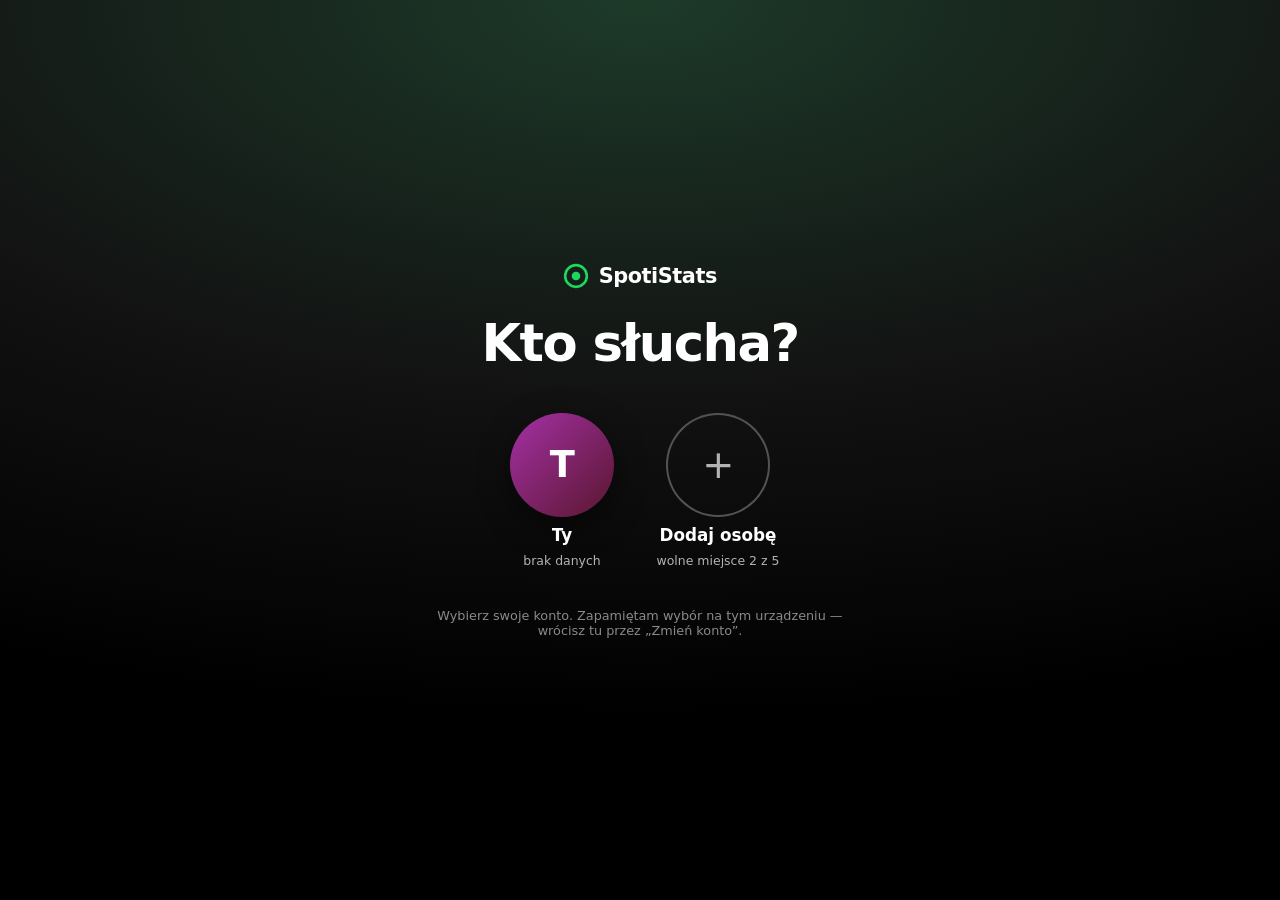
==== commit 0dcf5e22: "Logowanie na konto: ekran „Kto słucha?”, zmiana konta zamiast 5 kont obok siebie - Przy pierwszym we" ====
--- a/index.html
+++ b/index.html
@@ -12,7 +12,7 @@
     <meta name="apple-mobile-web-app-status-bar-style" content="black" />
     <title>SpotiStats</title>
     <meta name="description" content="Twoje statystyki słuchania Spotify z pełnego eksportu historii — prywatnie, w przeglądarce." />
-    <link rel="stylesheet" href="./styles.css?v=23" />
+    <link rel="stylesheet" href="./styles.css?v=25" />
   </head>
   <body>
     <svg width="0" height="0" style="position:absolute" aria-hidden="true" focusable="false">
@@ -33,6 +33,17 @@
         <symbol id="i-back" viewBox="0 0 24 24"><path d="M15 5l-7 7 7 7" fill="none" stroke="currentColor" stroke-width="2.2" stroke-linecap="round" stroke-linejoin="round"/></symbol>
       </defs>
     </svg>
+    <!-- ─── KTO SŁUCHA? (wybór konta) ─────────────────────── -->
+    <section id="who" class="who hidden" aria-labelledby="who-title">
+      <div class="who-inner">
+        <span class="brand"><span class="brand-mark" aria-hidden="true"><svg viewBox="0 0 24 24" width="26" height="26"><circle cx="12" cy="12" r="10" fill="none" stroke="currentColor" stroke-width="2.4"/><circle cx="12" cy="12" r="4" fill="currentColor"/></svg></span><span class="brand-name">SpotiStats</span></span>
+        <h1 id="who-title" class="who-title">Kto słucha?</h1>
+        <ul id="who-list" class="who-list"></ul>
+        <p id="who-loading" class="who-loading hidden"><span class="spinner spinner--sm" aria-hidden="true"></span>Wczytuję konta…</p>
+        <p class="who-note">Wybierz swoje konto. Zapamiętam wybór na tym urządzeniu — wrócisz tu przez „Zmień konto”.</p>
+      </div>
+    </section>
+
     <div class="layout">
       <!-- ─── PASEK BOCZNY ─────────────────────────────────── -->
       <aside class="sidebar" aria-label="Nawigacja">
@@ -52,7 +63,7 @@
         </nav>
 
         <div class="side-section">
-          <h2 class="side-title">Konta</h2>
+          <h2 class="side-title">Zalogowano</h2>
           <ul id="account-list" class="account-list" aria-label="Czyje statystyki"></ul>
         </div>
       </aside>
@@ -74,6 +85,7 @@
                 <input id="reimport-files" type="file" accept=".zip,.json,application/json,application/zip" multiple class="sr-only" tabindex="-1" />
               </label>
               <a class="menu-item" role="menuitem" href="./spotify.html"><svg class="ico" aria-hidden="true"><use href="#i-sync"/></svg><span>Automat Spotify<small>dociąganie nowych odsłuchów</small></span></a>
+              <button class="menu-item" type="button" role="menuitem" data-logout><svg class="ico" aria-hidden="true"><use href="#i-user"/></svg><span>Zmień konto<small>wyloguj i wróć do wyboru osoby</small></span></button>
               <button id="btn-clear-data" class="menu-item menu-item--danger" type="button" role="menuitem"><svg class="ico" aria-hidden="true"><use href="#i-trash"/></svg><span>Usuń eksport z przeglądarki</span></button>
             </div>
           </div>
@@ -97,7 +109,7 @@
             <input id="cloud-token" class="field-input" type="password" placeholder="github_pat_…" autocomplete="off" spellcheck="false" />
           </div>
           <div id="cloud-name-box" class="cloud-name hidden">
-            <label for="cloud-name">Nazwa tego konta w pasku bocznym</label>
+            <label for="cloud-name">Imię widoczne na ekranie „Kto słucha?”</label>
             <input id="cloud-name" class="field-input" type="text" maxlength="40" placeholder="np. Kasia" autocomplete="off" />
           </div>
           <div class="cloud-actions">
@@ -132,6 +144,7 @@
             <p id="import-status" class="import-status" role="status" aria-live="polite"></p>
             <div id="friend-help" class="friend-help hidden"></div>
             <button id="btn-load-demo" class="btn btn--ghost btn--sm" type="button">Pokaż na danych przykładowych</button>
+            <button class="btn btn--ghost btn--sm" type="button" data-logout>← Wróć do wyboru konta</button>
             <p class="import-note">Eksport zostaje w tej przeglądarce i wczytuje się sam przy każdym wejściu — wgrywasz go tylko raz. Eksport nigdzie nie jest wysyłany. Jedynie nazwy wykonawców i albumów trafiają do publicznego API Deezera, by pobrać zdjęcia i okładki.</p>
             <p class="import-note">Wskazówka: otwórz stronę w zwykłej przeglądarce (Safari / Chrome), a nie z okienka innej aplikacji, i dodaj ją do ekranu głównego — wtedy dane na pewno zostają.</p>
           </div>
@@ -214,7 +227,7 @@
               <div class="kings-chart">
                 <div id="kings-legend" class="legend"></div>
                 <div id="kings-chart"></div>
-                <p class="hint">Pozycja w rankingu wykonawców w każdym okresie (#1 na górze). „dalej” = poza top 5.</p>
+                <p class="hint">Pozycja w rankingu w każdym okresie (#1 na górze, „dalej” = poza top 5). Kliknij nazwę, żeby ją ukryć lub pokazać.</p>
               </div>
             </div>
           </section>
@@ -236,8 +249,8 @@
           <section id="sec-when" class="section card">
             <div class="section-head"><h2 class="section-title">Kiedy słuchasz</h2><span id="when-summary" class="section-hint"></span></div>
             <div class="when">
-              <div><h3 class="sub-title">Godziny</h3><div id="when-hours" class="bars bars--hours"></div></div>
-              <div><h3 class="sub-title">Dni tygodnia</h3><div id="when-days" class="bars bars--days"></div></div>
+              <div><h3 class="sub-title">Godziny</h3><div id="when-hours" class="bars bars--hours"></div><p id="when-hours-out" class="bars-readout" aria-live="polite"></p></div>
+              <div><h3 class="sub-title">Dni tygodnia</h3><div id="when-days" class="bars bars--days"></div><p id="when-days-out" class="bars-readout" aria-live="polite"></p></div>
             </div>
           </section>
 
@@ -258,7 +271,7 @@
             </div>
             <div id="top-legend" class="legend" aria-label="Legenda — kliknij, by pokazać lub ukryć"></div>
             <div id="top-chart"></div>
-            <p class="hint">Minuty słuchania w każdym okresie. Kliknij nazwę w legendzie, żeby ją pokazać lub ukryć (max 8 naraz).</p>
+            <p class="hint">Minuty słuchania w każdym okresie. Kliknij nazwę, żeby ją pokazać lub ukryć (max 8 naraz), najedź, żeby ją wyróżnić.</p>
           </section>
 
           <section class="section card" id="artist-card">
@@ -300,11 +313,11 @@
     </div>
 
     <script src="./jszip.min.js"></script>
-    <script src="./analytics.js?v=23"></script>
-    <script src="./charts.js?v=23"></script>
-    <script src="./art.js?v=23"></script>
-    <script src="./cloud.js?v=23"></script>
-    <script src="./live.js?v=23"></script>
-    <script src="./app.js?v=23"></script>
+    <script src="./analytics.js?v=25"></script>
+    <script src="./charts.js?v=25"></script>
+    <script src="./art.js?v=25"></script>
+    <script src="./cloud.js?v=25"></script>
+    <script src="./live.js?v=25"></script>
+    <script src="./app.js?v=25"></script>
   </body>
 </html>
--- a/styles.css
+++ b/styles.css
@@ -583,3 +583,113 @@
   .sheet__body .card-controls .field-input { order: 3; }
 }
 @media (max-width: 900px) { .layout { grid-template-rows: auto 1fr; min-height: 100dvh; } }
+
+/* ══ Runda 2 (v24): interaktywne legendy, porównanie, animacje ══ */
+/* Wykresy: rysowanie linii, podświetlanie serii */
+.chart-series { transition: opacity 0.2s; }
+.chart-svg.has-focus .chart-series:not(.is-focus) { opacity: 0.12; }
+.chart-svg.has-focus .chart-series.is-focus .chart-line { stroke-width: 3; }
+.chart-series.is-entering .chart-line { stroke-dasharray: 1; stroke-dashoffset: 1; animation: draw 0.9s cubic-bezier(0.3, 0.7, 0.3, 1) forwards; }
+.chart-series.is-entering .chart-area, .chart-series.is-entering .chart-point { animation: fade-in 0.6s 0.25s both; }
+@keyframes draw { to { stroke-dashoffset: 0; } }
+@keyframes fade-in { from { opacity: 0; } }
+.chart-tip { transition: left 0.08s linear; }
+
+/* Legendy: wyraźne „przełączniki” */
+.legend-item { transition: background 0.15s, color 0.15s, box-shadow 0.15s, transform 0.1s; }
+.legend-item:active { transform: scale(0.95); }
+.legend-item .swatch { transition: background 0.15s, transform 0.2s; }
+.legend-item:not(.is-off):hover .swatch { transform: scale(1.35); }
+.legend-x { margin-left: 0.2rem; padding: 0 0.15rem; color: var(--text-2); font-size: 1rem; line-height: 1; border-radius: 50%; }
+.legend-x:hover { color: var(--text); }
+
+/* Porównanie wykonawców */
+.compare { display: flex; flex-direction: column; gap: 0.6rem; margin: 0.25rem 0 0.9rem; }
+.compare-add { display: flex; flex-wrap: wrap; align-items: center; gap: 0.4rem; }
+.compare-label { font-size: 0.8rem; font-weight: 700; color: var(--text-2); margin-right: 0.2rem; }
+.chip--sm { font-size: 0.78rem; padding: 0.35rem 0.75rem; max-width: 100%; overflow: hidden; text-overflow: ellipsis; white-space: nowrap; }
+.field-input--sm { font-size: 0.8rem; padding: 0.35rem 0.85rem; min-width: 160px; width: auto; }
+@media (max-width: 900px) { .field-input--sm { min-width: 0; flex: 1 1 140px; width: auto; } }
+
+/* Słupki „Kiedy słuchasz” */
+.bar { cursor: pointer; }
+.bar.is-sel .bar__fill { background: #fff; }
+.bar.is-peak.is-sel .bar__fill { background: #3be477; }
+.bars-readout { font-size: 0.82rem; color: var(--text-2); min-height: 1.3em; margin-top: 0.4rem; }
+.bars-readout b { color: var(--text); }
+.bar__fill { transform-origin: bottom; }
+.is-entering .bar__fill { animation: grow 0.6s cubic-bezier(0.2, 0.8, 0.2, 1) both; animation-delay: var(--d, 0ms); }
+@keyframes grow { from { transform: scaleY(0); } }
+
+/* Wejście list po zmianie okresu: delikatne wysunięcie z opóźnieniem */
+.is-entering .track-row, .is-entering .artist-card, .is-entering .rec-row, .is-entering .kings-row, .is-entering .rec-hero {
+  animation: rise 0.42s cubic-bezier(0.2, 0.8, 0.2, 1) both;
+}
+@keyframes rise { from { opacity: 0; transform: translateY(8px); } }
+.is-entering :is(li, .artist-card):nth-child(2) { animation-delay: 25ms; }
+.is-entering :is(li, .artist-card):nth-child(3) { animation-delay: 50ms; }
+.is-entering :is(li, .artist-card):nth-child(4) { animation-delay: 75ms; }
+.is-entering :is(li, .artist-card):nth-child(5) { animation-delay: 100ms; }
+.is-entering :is(li, .artist-card):nth-child(6) { animation-delay: 125ms; }
+.is-entering :is(li, .artist-card):nth-child(7) { animation-delay: 150ms; }
+.is-entering :is(li, .artist-card):nth-child(8) { animation-delay: 175ms; }
+.is-entering :is(li, .artist-card):nth-child(9) { animation-delay: 200ms; }
+.is-entering :is(li, .artist-card):nth-child(n+10) { animation-delay: 225ms; }
+
+/* Przełączanie okresu: krótkie przygaszenie zamiast „skoku” */
+.state-data > :not(.toolbar) { transition: opacity 0.22s ease; }
+.state-data.is-switching > :not(.toolbar):not(.subbar) { opacity: 0.35; transition-duration: 0.08s; }
+
+/* Karty i kafelki: miękkie uniesienie na komputerze */
+@media (hover: hover) {
+  .artist-card .avatar { transition: transform 0.25s cubic-bezier(0.2, 0.8, 0.2, 1), box-shadow 0.25s; }
+  .artist-card:hover .avatar { transform: translateY(-3px) scale(1.02); box-shadow: 0 14px 30px rgba(0, 0, 0, 0.6); }
+  .kpi-card { transition: background 0.2s; }
+  .kpi-card:hover { background: var(--card-hover); }
+}
+.track-row, .rec-row, .kings-row, .artist-card { transition: background 0.15s; }
+
+@media (prefers-reduced-motion: reduce) {
+  .is-entering *, .chart-series.is-entering * { animation: none !important; }
+  .chart-series.is-entering .chart-line { stroke-dasharray: none; stroke-dashoffset: 0; }
+  .state-data > * { transition: none !important; }
+}
+
+/* ══ Kto słucha? (wybór konta) ══ */
+.who {
+  position: fixed; inset: 0; z-index: 200; overflow-y: auto; display: flex; align-items: center; justify-content: center; padding: 2rem 1rem calc(2rem + env(safe-area-inset-bottom));
+  background: radial-gradient(120% 80% at 50% 0%, #1d3a29 0%, #121212 55%, #000 100%); animation: fade-in 0.25s both;
+}
+.who.is-leaving { opacity: 0; transform: scale(1.03); transition: opacity 0.22s, transform 0.22s; }
+.who-inner { width: min(760px, 100%); display: flex; flex-direction: column; align-items: center; gap: 1.5rem; text-align: center; }
+.who .brand { padding: 0; }
+.who-title { font-size: clamp(2rem, 6vw, 3.2rem); font-weight: 900; letter-spacing: -0.03em; }
+.who-list { list-style: none; display: flex; flex-wrap: wrap; justify-content: center; gap: 1rem; }
+.who-card {
+  display: flex; flex-direction: column; align-items: center; gap: 0.5rem; width: 140px; padding: 1rem 0.5rem; border: none; border-radius: 12px;
+  background: transparent; cursor: pointer; transition: background 0.2s, transform 0.15s;
+}
+.who-card:hover, .who-card:focus-visible { background: rgba(255, 255, 255, 0.07); outline: none; }
+.who-card:active { transform: scale(0.96); }
+.avatar--who { width: 104px; height: 104px; font-size: 2.3rem; box-shadow: 0 10px 30px rgba(0, 0, 0, 0.5); transition: transform 0.25s cubic-bezier(0.2, 0.8, 0.2, 1), box-shadow 0.25s; }
+.who-card:hover .avatar--who { transform: translateY(-4px) scale(1.04); box-shadow: 0 0 0 3px var(--green), 0 16px 34px rgba(0, 0, 0, 0.55); }
+.who-card--add .avatar--who { background: transparent; box-shadow: inset 0 0 0 2px #535353; font-size: 2.4rem; }
+.who-name { font-weight: 800; font-size: 1.05rem; max-width: 100%; overflow: hidden; text-overflow: ellipsis; white-space: nowrap; }
+.who-sub { font-size: 0.78rem; color: var(--text-2); }
+.who-note { font-size: 0.8rem; color: var(--text-3); max-width: 420px; }
+.who-loading { display: flex; align-items: center; gap: 0.6rem; font-size: 0.85rem; color: var(--text-2); }
+.spinner--sm { width: 18px; height: 18px; border-width: 2px; }
+.who-list li { animation: rise 0.4s cubic-bezier(0.2, 0.8, 0.2, 1) both; }
+.who-list li:nth-child(2) { animation-delay: 40ms; } .who-list li:nth-child(3) { animation-delay: 80ms; }
+.who-list li:nth-child(4) { animation-delay: 120ms; } .who-list li:nth-child(5) { animation-delay: 160ms; } .who-list li:nth-child(6) { animation-delay: 200ms; }
+body.who-open { overflow: hidden; }
+@media (max-width: 600px) {
+  .who-list { display: grid; grid-template-columns: repeat(2, minmax(0, 1fr)); gap: 0.5rem; width: 100%; max-width: 340px; }
+  .who-card { width: 100%; }
+  .avatar--who { width: 92px; height: 92px; font-size: 2rem; }
+}
+
+/* Zalogowane konto w pasku bocznym / nagłówku */
+.account-switch { margin-left: auto; font-size: 0.75rem; font-weight: 700; color: var(--text-2); border: 1px solid #535353; border-radius: 999px; padding: 0.2rem 0.6rem; }
+.account:hover .account-switch { color: var(--text); border-color: #fff; }
+@media (max-width: 900px) { .account-switch { display: none; } }
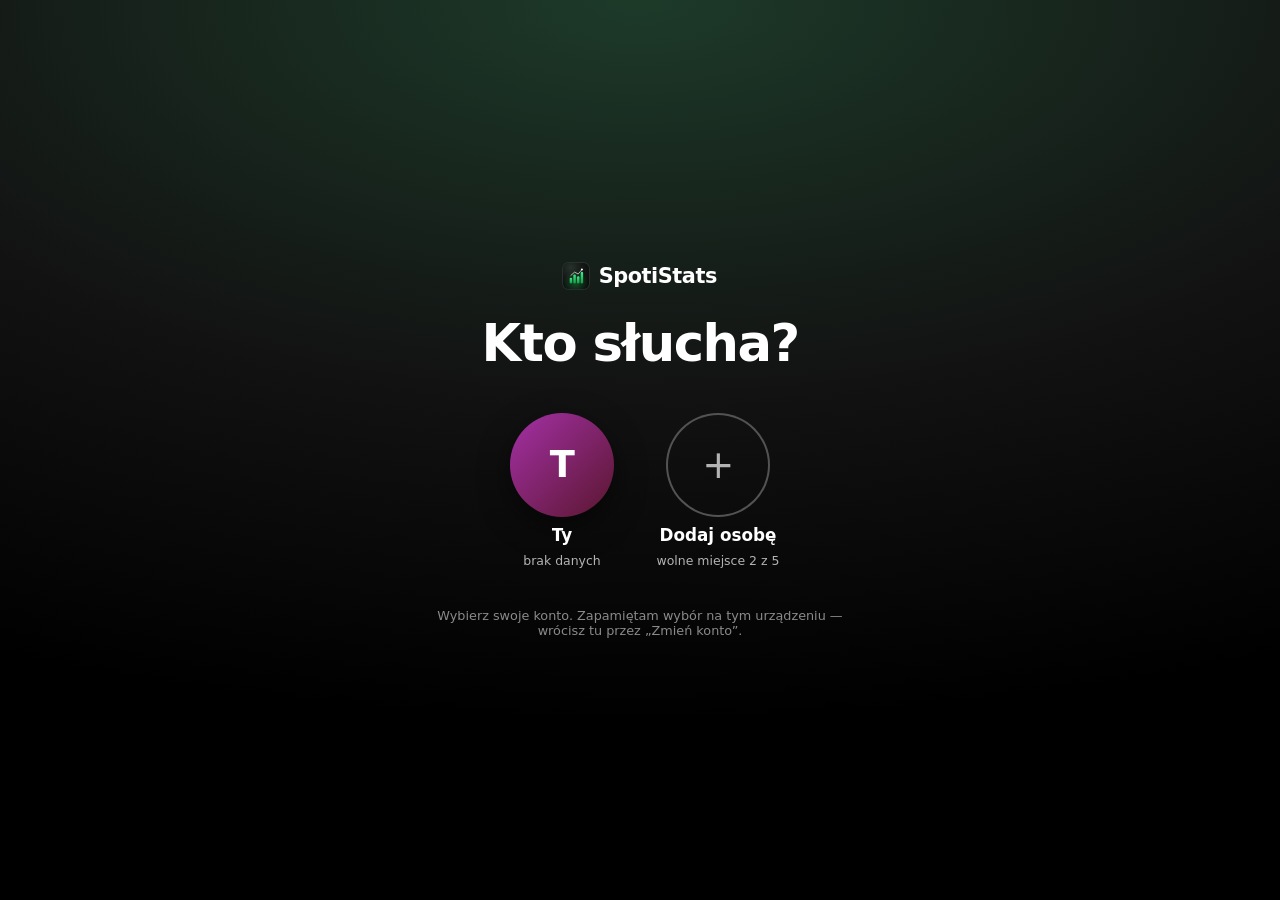
==== commit 7a4e7061: "Nowa ikona aplikacji (słupki + linia trendu) SVG + PNG 32/180/192/512, favicon, maskable w manifeści" ====
--- a/index.html
+++ b/index.html
@@ -2,17 +2,19 @@
 <html lang="pl">
   <head>
     <meta charset="UTF-8" />
-    <meta name="viewport" content="width=device-width, initial-scale=1.0" />
+    <meta name="viewport" content="width=device-width, initial-scale=1, maximum-scale=1, user-scalable=no, viewport-fit=cover" />
     <meta name="theme-color" content="#121212" />
     <link rel="manifest" href="./manifest.webmanifest" />
-    <link rel="apple-touch-icon" href="./ikony/apple-touch-icon.png" />
+    <link rel="icon" href="./ikony/icon.svg" type="image/svg+xml" />
+    <link rel="icon" href="./ikony/favicon-32.png" type="image/png" sizes="32x32" />
+    <link rel="apple-touch-icon" href="./ikony/apple-touch-icon.png?v=2" />
     <meta name="apple-mobile-web-app-capable" content="yes" />
     <meta name="mobile-web-app-capable" content="yes" />
     <meta name="apple-mobile-web-app-title" content="SpotiStats" />
     <meta name="apple-mobile-web-app-status-bar-style" content="black" />
     <title>SpotiStats</title>
     <meta name="description" content="Twoje statystyki słuchania Spotify z pełnego eksportu historii — prywatnie, w przeglądarce." />
-    <link rel="stylesheet" href="./styles.css?v=25" />
+    <link rel="stylesheet" href="./styles.css?v=30" />
   </head>
   <body>
     <svg width="0" height="0" style="position:absolute" aria-hidden="true" focusable="false">
@@ -36,7 +38,7 @@
     <!-- ─── KTO SŁUCHA? (wybór konta) ─────────────────────── -->
     <section id="who" class="who hidden" aria-labelledby="who-title">
       <div class="who-inner">
-        <span class="brand"><span class="brand-mark" aria-hidden="true"><svg viewBox="0 0 24 24" width="26" height="26"><circle cx="12" cy="12" r="10" fill="none" stroke="currentColor" stroke-width="2.4"/><circle cx="12" cy="12" r="4" fill="currentColor"/></svg></span><span class="brand-name">SpotiStats</span></span>
+        <span class="brand"><span class="brand-mark" aria-hidden="true"><img src="./ikony/icon.svg" width="26" height="26" alt="" /></span><span class="brand-name">SpotiStats</span></span>
         <h1 id="who-title" class="who-title">Kto słucha?</h1>
         <ul id="who-list" class="who-list"></ul>
         <p id="who-loading" class="who-loading hidden"><span class="spinner spinner--sm" aria-hidden="true"></span>Wczytuję konta…</p>
@@ -48,16 +50,16 @@
       <!-- ─── PASEK BOCZNY ─────────────────────────────────── -->
       <aside class="sidebar" aria-label="Nawigacja">
         <a class="brand" href="./">
-          <span class="brand-mark" aria-hidden="true"><svg viewBox="0 0 24 24" width="22" height="22"><circle cx="12" cy="12" r="10" fill="none" stroke="currentColor" stroke-width="2.4"/><circle cx="12" cy="12" r="4" fill="currentColor"/></svg></span>
+          <span class="brand-mark" aria-hidden="true"><img src="./ikony/icon.svg" width="22" height="22" alt="" /></span>
           <span class="brand-name">SpotiStats</span>
         </a>
 
         <nav class="side-nav" aria-label="Sekcje">
           <a href="#sec-top" class="side-link"><svg class="ico" aria-hidden="true"><use href="#i-top"/></svg>Topki</a>
-          <a href="#sec-kings" class="side-link"><svg class="ico" aria-hidden="true"><use href="#i-crown"/></svg>Nr 1 wykonawca</a>
-          <a href="#sec-records" class="side-link"><svg class="ico" aria-hidden="true"><use href="#i-trophy"/></svg>Rekordy</a>
+          <a href="#sec-records" class="side-link"><svg class="ico" aria-hidden="true"><use href="#i-crown"/></svg>Na szczycie</a>
           <a href="#sec-when" class="side-link"><svg class="ico" aria-hidden="true"><use href="#i-clock"/></svg>Kiedy słuchasz</a>
-          <a href="#sec-trend" class="side-link"><svg class="ico" aria-hidden="true"><use href="#i-trend"/></svg>Top 10 w czasie</a>
+          <a href="#sec-friend" class="side-link hidden" id="side-friend"><svg class="ico" aria-hidden="true"><use href="#i-user"/></svg>Ty i znajomy</a>
+          <a href="#sec-trend" class="side-link"><svg class="ico" aria-hidden="true"><use href="#i-trend"/></svg>Ranking w czasie</a>
           <a href="#artist-card" class="side-link"><svg class="ico" aria-hidden="true"><use href="#i-user"/></svg>Wykonawca</a>
           <a href="./spotify.html" class="side-link"><svg class="ico" aria-hidden="true"><use href="#i-cloud"/></svg>Automat</a>
         </nav>
@@ -71,6 +73,7 @@
       <main class="main">
         <!-- ─── NAGŁÓWEK PROFILU ─────────────────────────────── -->
         <header class="hero" id="hero">
+          <div class="hero-bg" aria-hidden="true"></div>
           <div id="hero-avatar" class="avatar avatar--xl" aria-hidden="true"></div>
           <div class="hero-text">
             <span class="hero-kicker">Profil</span>
@@ -80,6 +83,7 @@
           <div class="hero-actions" id="topbar-actions">
             <button id="btn-menu" class="icon-btn" type="button" aria-haspopup="menu" aria-expanded="false" aria-controls="hero-menu" title="Więcej opcji"><svg class="ico" aria-hidden="true"><use href="#i-more"/></svg><span class="sr-only">Więcej opcji</span></button>
             <div id="hero-menu" class="menu hidden" role="menu" aria-label="Opcje konta">
+              <button class="menu-item" type="button" role="menuitem" data-edit-profile><svg class="ico" aria-hidden="true"><use href="#i-user"/></svg><span>Edytuj profil<small>nazwa, zdjęcie profilowe, tło</small></span></button>
               <button id="btn-cloud" class="menu-item" type="button" role="menuitem"><svg class="ico" aria-hidden="true"><use href="#i-cloud"/></svg><span>Zapisz na GitHubie<small>żeby eksport był na każdym urządzeniu</small></span></button>
               <label class="menu-item" role="menuitem" tabindex="0"><svg class="ico" aria-hidden="true"><use href="#i-upload"/></svg><span>Dodaj nowszy eksport<small>dołoży się bez dublowania</small></span>
                 <input id="reimport-files" type="file" accept=".zip,.json,application/json,application/zip" multiple class="sr-only" tabindex="-1" />
@@ -208,33 +212,9 @@
             <div id="recent-list"></div>
           </section>
 
-          <section id="sec-kings" class="section card">
-            <div class="section-head">
-              <h2 class="section-title">Nr 1 wykonawca</h2>
-              <div class="card-controls">
-                <div class="seg" id="kings-unit" role="group" aria-label="Okres">
-                  <button type="button" data-unit="week">Tygodnie</button>
-                  <button type="button" data-unit="month">Miesiące</button>
-                </div>
-              </div>
-            </div>
-            <div class="kings">
-              <div class="kings-side">
-                <div id="kings-now" class="kings-now"></div>
-                <h3 class="sub-title">Najczęściej na szczycie</h3>
-                <ol id="kings-list" class="kings-list"></ol>
-              </div>
-              <div class="kings-chart">
-                <div id="kings-legend" class="legend"></div>
-                <div id="kings-chart"></div>
-                <p class="hint">Pozycja w rankingu w każdym okresie (#1 na górze, „dalej” = poza top 5). Kliknij nazwę, żeby ją ukryć lub pokazać.</p>
-              </div>
-            </div>
-          </section>
-
           <section id="sec-records" class="section card">
             <div class="section-head">
-              <h2 class="section-title">Rekordy</h2>
+              <h2 class="section-title">Na szczycie</h2>
               <div class="card-controls">
                 <div class="seg" id="records-kind" role="group" aria-label="Co pokazać">
                   <button type="button" data-kind="artist">Wykonawcy</button>
@@ -243,7 +223,7 @@
               </div>
             </div>
             <div id="records-body" class="records"></div>
-            <p class="hint">W wybranym okresie, tygodniami (poniedziałek–niedziela). Tydzień bez odsłuchów przerywa serię.</p>
+            <p class="hint">Nr 1 liczony tygodniami (poniedziałek–niedziela) w wybranym okresie. Tydzień bez odsłuchów przerywa serię. Kliknij, żeby otworzyć kartę wykonawcy.</p>
           </section>
 
           <section id="sec-when" class="section card">
@@ -254,10 +234,23 @@
             </div>
           </section>
 
+          <section id="sec-friend" class="section card hidden">
+            <div class="section-head">
+              <h2 class="section-title">Ty i znajomy</h2>
+              <div class="card-controls"><div class="seg" id="friend-pick" role="group" aria-label="Z kim porównać"></div></div>
+            </div>
+            <div id="friend-body" class="friend"></div>
+            <p class="hint">Zgodność to wspólna część Waszego czasu słuchania u tych samych wykonawców (100% = dokładnie te same proporcje) w wybranym okresie.</p>
+          </section>
+
           <section id="sec-trend" class="section card">
             <div class="section-head">
-              <h2 class="section-title">Top 10 w czasie</h2>
+              <h2 class="section-title">Ranking w czasie</h2>
               <div class="card-controls">
+                <div class="seg" id="top-mode" role="group" aria-label="Co na wykresie">
+                  <button type="button" data-mode="ms">Minuty</button>
+                  <button type="button" data-mode="rank">Pozycja</button>
+                </div>
                 <div class="seg" id="top-kind" role="group" aria-label="Co pokazać">
                   <button type="button" data-kind="artist">Wykonawcy</button>
                   <button type="button" data-kind="track">Utwory</button>
@@ -271,14 +264,17 @@
             </div>
             <div id="top-legend" class="legend" aria-label="Legenda — kliknij, by pokazać lub ukryć"></div>
             <div id="top-chart"></div>
-            <p class="hint">Minuty słuchania w każdym okresie. Kliknij nazwę, żeby ją pokazać lub ukryć (max 8 naraz), najedź, żeby ją wyróżnić.</p>
+            <p class="hint" id="top-hint"></p>
           </section>
 
           <section class="section card" id="artist-card">
             <div class="section-head">
               <h2 class="section-title">Wykonawca w czasie</h2>
               <div class="card-controls">
-                <input id="artist-search" class="field-input" list="artist-list" placeholder="Szukaj wykonawcy…" autocomplete="off" spellcheck="false" />
+                <div class="combo">
+                  <input id="artist-search" class="field-input" data-combo="artist" placeholder="Wybierz albo wpisz wykonawcę…" autocomplete="off" spellcheck="false" role="combobox" aria-expanded="false" aria-autocomplete="list" />
+                  <svg class="combo-caret" aria-hidden="true" viewBox="0 0 24 24"><path d="M6 9l6 6 6-6" fill="none" stroke="currentColor" stroke-width="2.2" stroke-linecap="round" stroke-linejoin="round"/></svg>
+                </div>
                 <datalist id="artist-list"></datalist>
                 <div class="seg" id="artist-span" role="group" aria-label="Okres wykresu">
                   <button type="button" data-span="all">Cały czas</button>
@@ -298,6 +294,39 @@
           <p id="data-info" class="data-info"></p>
         </div>
       </main>
+    </div>
+
+    <!-- ─── EDYCJA PROFILU ───────────────────────────────── -->
+    <div id="profile-dialog" class="sheet sheet--dialog hidden" role="dialog" aria-modal="true" aria-labelledby="pd-title">
+      <div class="sheet__backdrop" data-pd-close></div>
+      <div class="sheet__panel pd">
+        <div class="sheet__bar">
+          <button type="button" class="icon-btn" data-pd-close title="Zamknij"><svg class="ico" aria-hidden="true"><use href="#i-close"/></svg><span class="sr-only">Zamknij</span></button>
+          <span class="sheet__title" id="pd-title">Edytuj profil</span>
+        </div>
+        <div class="sheet__body pd-body">
+          <div class="pd-cover" id="pd-cover">
+            <div class="pd-cover__img" id="pd-cover-img"></div>
+            <div class="pd-cover__actions">
+              <label class="btn btn--outline btn--sm pd-btn">Zmień tło<input id="pd-cover-file" type="file" accept="image/*" class="sr-only" /></label>
+              <button type="button" class="btn btn--ghost btn--sm pd-btn" id="pd-cover-del">Usuń</button>
+            </div>
+            <div class="pd-avatar" id="pd-avatar"></div>
+          </div>
+          <div class="pd-avatar-actions">
+            <label class="btn btn--outline btn--sm">Zmień profilowe<input id="pd-avatar-file" type="file" accept="image/*" class="sr-only" /></label>
+            <button type="button" class="btn btn--ghost btn--sm" id="pd-avatar-del">Usuń</button>
+          </div>
+          <label class="pd-label" for="pd-name">Nazwa</label>
+          <input id="pd-name" class="field-input pd-name" type="text" maxlength="40" placeholder="np. Bartek" autocomplete="off" />
+          <p class="pd-note">Bez tła w profilu pokazuje się rozmyte zdjęcie Twojego nr 1 wykonawcy. Profil zapisuje się na GitHubie razem z danymi (widać go na każdym urządzeniu i jest publiczny jak reszta statystyk).</p>
+          <p id="pd-status" class="cloud-status" role="status" aria-live="polite"></p>
+          <div class="pd-actions">
+            <button type="button" class="btn btn--ghost btn--sm" data-pd-close>Anuluj</button>
+            <button type="button" class="btn btn--primary btn--sm" id="pd-save">Zapisz</button>
+          </div>
+        </div>
+      </div>
     </div>
 
     <!-- ─── KARTA WYKONAWCY (na wierzchu) ─────────────────── -->
@@ -308,16 +337,16 @@
           <button type="button" class="icon-btn" data-sheet-close title="Zamknij"><svg class="ico" aria-hidden="true"><use href="#i-back"/></svg><span class="sr-only">Zamknij</span></button>
           <span class="sheet__title" id="sheet-title"></span>
         </div>
-        <div id="sheet-slot" class="sheet__body"></div>
+        <div id="sheet-slot" class="sheet__body"><div id="item-card" class="card item-card hidden"></div></div>
       </div>
     </div>
 
     <script src="./jszip.min.js"></script>
-    <script src="./analytics.js?v=25"></script>
-    <script src="./charts.js?v=25"></script>
-    <script src="./art.js?v=25"></script>
-    <script src="./cloud.js?v=25"></script>
-    <script src="./live.js?v=25"></script>
-    <script src="./app.js?v=25"></script>
+    <script src="./analytics.js?v=29"></script>
+    <script src="./charts.js?v=29"></script>
+    <script src="./art.js?v=29"></script>
+    <script src="./cloud.js?v=29"></script>
+    <script src="./live.js?v=29"></script>
+    <script src="./app.js?v=29"></script>
   </body>
 </html>
--- a/styles.css
+++ b/styles.css
@@ -55,7 +55,8 @@
 .main { background: var(--base); border-radius: var(--radius); overflow: clip; min-width: 0; }
 
 .brand { display: flex; align-items: center; gap: 0.6rem; text-decoration: none; padding: 0 0.6rem; }
-.brand-mark { color: var(--green); display: inline-flex; }
+.brand-mark { display: inline-flex; }
+.brand-mark img, img.logo-icon { display: block; border-radius: 22%; box-shadow: 0 0 0 1px rgba(255,255,255,0.08); }
 .brand-name { font-weight: 800; font-size: 1.3rem; letter-spacing: -0.02em; }
 
 .side-nav { display: flex; flex-direction: column; gap: 0.15rem; }
@@ -580,14 +581,14 @@
   .menu { box-shadow: 0 0 0 100vmax rgba(0, 0, 0, 0.55), 0 16px 40px rgba(0, 0, 0, 0.6); }
   .sheet__body .artist-head { flex-direction: column; align-items: flex-start; }
   .sheet__body .artist-facts { display: grid; grid-template-columns: 1fr 1fr; gap: 0.8rem 1rem; }
-  .sheet__body .card-controls .field-input { order: 3; }
+  .sheet__body .card-controls > .combo { order: 3; }
 }
 @media (max-width: 900px) { .layout { grid-template-rows: auto 1fr; min-height: 100dvh; } }
 
 /* ══ Runda 2 (v24): interaktywne legendy, porównanie, animacje ══ */
 /* Wykresy: rysowanie linii, podświetlanie serii */
 .chart-series { transition: opacity 0.2s; }
-.chart-svg.has-focus .chart-series:not(.is-focus) { opacity: 0.12; }
+.chart-svg.has-focus .chart-series:not(.is-focus) { opacity: 0.3; }
 .chart-svg.has-focus .chart-series.is-focus .chart-line { stroke-width: 3; }
 .chart-series.is-entering .chart-line { stroke-dasharray: 1; stroke-dashoffset: 1; animation: draw 0.9s cubic-bezier(0.3, 0.7, 0.3, 1) forwards; }
 .chart-series.is-entering .chart-area, .chart-series.is-entering .chart-point { animation: fade-in 0.6s 0.25s both; }
@@ -693,3 +694,160 @@
 .account-switch { margin-left: auto; font-size: 0.75rem; font-weight: 700; color: var(--text-2); border: 1px solid #535353; border-radius: 999px; padding: 0.2rem 0.6rem; }
 .account:hover .account-switch { color: var(--text); border-color: #fff; }
 @media (max-width: 900px) { .account-switch { display: none; } }
+
+/* ══ v26: „Na szczycie”, bez przypadkowego zoomu ══ */
+html { touch-action: manipulation; -webkit-text-size-adjust: 100%; text-size-adjust: 100%; }
+.chart-svg, .bars { -webkit-user-select: none; user-select: none; }
+@media (max-width: 900px) {
+  /* iPhone przybliża stronę przy wejściu w pole z tekstem mniejszym niż 16 px */
+  input, select, textarea, .field-input, .field-input--sm { font-size: 16px !important; }
+  .toolbar .chip--select select { font-size: 16px !important; transform: scale(0.82); transform-origin: center; margin: -0.2rem -0.6rem; }
+}
+.rec-heroes { display: flex; flex-direction: column; gap: 0.75rem; }
+.rec-hero__label { display: inline-flex; align-items: center; gap: 0.35rem; }
+.rec-hero--now { background: linear-gradient(135deg, #3b2a6b, #1f1a3a); }
+.rec-hero--now .rec-hero__label { color: #d6c8ff; }
+
+/* Wybór wykonawcy: rozwijana lista z wyszukiwaniem */
+.combo { position: relative; display: inline-flex; align-items: center; min-width: 0; }
+.combo .field-input { padding-right: 2.2rem; cursor: pointer; }
+.combo .field-input:focus { cursor: text; }
+.combo-caret { position: absolute; right: 0.8rem; width: 1rem; height: 1rem; color: var(--text-2); cursor: pointer; }
+.combo--sm { flex: 1 1 160px; }
+.combo--sm .field-input { width: 100%; padding-right: 0.85rem; }
+.combo-list {
+  position: absolute; z-index: 45; top: calc(100% + 6px); left: 0; width: max(100%, 280px); max-height: min(340px, 50vh); overflow-y: auto;
+  overscroll-behavior: contain; list-style: none; background: #282828; border-radius: 10px; padding: 0.35rem; box-shadow: 0 16px 40px rgba(0, 0, 0, 0.6);
+  animation: pop 0.14s ease-out;
+}
+.combo-opt { display: flex; align-items: center; gap: 0.65rem; padding: 0.45rem 0.55rem; border-radius: 6px; cursor: pointer; font-size: 0.9rem; }
+.combo-opt:hover, .combo-opt.is-active { background: #3e3e3e; }
+.combo-opt.is-current .combo-name { color: var(--green); }
+.combo-name { flex: 1; min-width: 0; font-weight: 600; white-space: nowrap; overflow: hidden; text-overflow: ellipsis; }
+.combo-val { font-size: 0.75rem; color: var(--text-3); font-variant-numeric: tabular-nums; white-space: nowrap; }
+.combo-empty { padding: 0.7rem; font-size: 0.85rem; color: var(--text-2); }
+.avatar--xs { width: 28px; height: 28px; font-size: 0.65rem; }
+@media (max-width: 900px) {
+  .card-controls > .combo { width: 100%; }
+  .card-controls > .combo .field-input { width: 100%; }
+  .combo-list { width: 100%; }
+}
+
+/* ══ Profil: własne tło, zdjęcie profilowe, edycja (v28) ══ */
+.hero { background: linear-gradient(180deg, #2a3a33 0%, #1a221e 70%, var(--base) 100%); }
+/* Tło pod treścią bez nowego kontekstu nakładania (menu „⋯” musi zostać nad resztą strony). */
+.hero-bg { position: absolute; inset: 0; overflow: hidden; pointer-events: none; }
+.hero > .hero-avatar-btn, .hero > .hero-text { position: relative; }
+.hero-bg::before { content: ''; position: absolute; inset: 0; background: var(--cover) center / cover no-repeat; opacity: 0; transition: opacity 0.5s; }
+.hero-bg::after { content: ''; position: absolute; inset: 0; background: linear-gradient(180deg, rgba(0, 0, 0, 0.15) 0%, rgba(0, 0, 0, 0.35) 55%, var(--base) 100%); opacity: 0; transition: opacity 0.5s; }
+.hero.has-cover .hero-bg::before { opacity: 1; }
+.hero.has-cover .hero-bg::after { opacity: 1; }
+.hero.cover-blur .hero-bg::before { filter: blur(32px) saturate(1.3) brightness(0.75); transform: scale(1.25); opacity: 0.9; }
+.hero.has-cover .hero-name, .hero.has-cover .hero-sub { text-shadow: 0 2px 14px rgba(0, 0, 0, 0.55); }
+.hero-avatar-btn { border: none; padding: 0; cursor: pointer; flex-shrink: 0; transition: transform 0.2s, box-shadow 0.2s; }
+.hero-avatar-btn:hover { transform: scale(1.03); box-shadow: 0 0 0 3px rgba(255, 255, 255, 0.5), 0 8px 40px rgba(0, 0, 0, 0.6); }
+.hero-avatar-btn:focus-visible { outline: 3px solid #fff; outline-offset: 3px; }
+
+.sheet--dialog .sheet__panel { width: min(520px, 100%); }
+.pd-body { padding: 1rem 1.25rem 1.25rem; display: flex; flex-direction: column; gap: 0.6rem; }
+.pd-cover { position: relative; aspect-ratio: 3 / 1; border-radius: 10px; margin-bottom: 2.6rem; background: linear-gradient(180deg, #2a3a33, #1a221e); }
+.pd-cover__img { position: absolute; inset: 0; border-radius: inherit; background: center / cover no-repeat; }
+.pd-cover__actions { position: absolute; top: 0.5rem; right: 0.5rem; display: flex; gap: 0.35rem; }
+.pd-cover__actions .btn { background: rgba(0, 0, 0, 0.55); border-color: transparent; color: #fff; backdrop-filter: blur(6px); -webkit-backdrop-filter: blur(6px); }
+.pd-cover__actions .btn:hover { background: rgba(0, 0, 0, 0.75); }
+.pd-avatar {
+  position: absolute; left: 1rem; bottom: -2.4rem; width: 88px; height: 88px; border-radius: 50%; overflow: hidden;
+  display: flex; align-items: center; justify-content: center; font-size: 2rem; font-weight: 800; color: #fff;
+  background: hsl(var(--h, 140) 45% 38%); box-shadow: 0 0 0 4px var(--card), 0 6px 20px rgba(0, 0, 0, 0.5);
+}
+.pd-avatar img { width: 100%; height: 100%; object-fit: cover; }
+.pd-avatar-actions { display: flex; gap: 0.35rem; flex-wrap: wrap; padding-left: calc(88px + 1.75rem); min-height: 0; margin-top: -2.4rem; margin-bottom: 0.6rem; }
+.pd-btn, .pd-avatar-actions .btn { cursor: pointer; }
+.pd-label { font-size: 0.8rem; font-weight: 700; color: var(--text-2); margin-top: 0.4rem; }
+.pd-name { width: 100%; font-size: 16px; }
+.pd-note { font-size: 0.78rem; color: var(--text-2); line-height: 1.45; }
+.pd-actions { display: flex; justify-content: flex-end; gap: 0.5rem; margin-top: 0.25rem; }
+.link-btn { background: none; border: none; padding: 0; color: var(--green); font: inherit; cursor: pointer; text-decoration: underline; }
+@media (max-width: 760px) {
+  .sheet--dialog { padding: 0.75rem; align-items: flex-end; }
+  .sheet--dialog .sheet__panel { height: auto; max-height: calc(100vh - 1.5rem); border-radius: 16px; padding-top: 0; }
+  .pd-avatar { width: 72px; height: 72px; font-size: 1.6rem; bottom: -2rem; }
+  .pd-avatar-actions { padding-left: calc(72px + 1.5rem); margin-top: -2.2rem; }
+  .pd-avatar-actions .btn { padding: 0.4rem 0.7rem; }
+}
+
+/* ══ Karta utworu / albumu (v29) ══ */
+.item-card { display: flex; flex-direction: column; gap: 1rem; }
+.item-head { display: flex; align-items: flex-end; gap: 1.25rem; }
+.avatar--item { width: 148px; height: 148px; border-radius: 6px; font-size: 2.6rem; flex-shrink: 0; box-shadow: 0 10px 34px rgba(0, 0, 0, 0.55); }
+.avatar--xs { width: 22px; height: 22px; font-size: 0.55rem; }
+.avatar--round { border-radius: 50%; }
+.item-id { display: flex; flex-direction: column; gap: 0.35rem; min-width: 0; }
+.item-kicker { font-size: 0.75rem; font-weight: 700; color: var(--text-2); text-transform: uppercase; letter-spacing: 0.06em; }
+.item-name { line-height: 1.05; word-break: break-word; }
+.item-links { display: flex; flex-wrap: wrap; gap: 0.4rem; margin-top: 0.2rem; }
+.link-chip {
+  display: inline-flex; align-items: center; gap: 0.4rem; max-width: 100%; border: none; cursor: pointer; font: inherit; font-size: 0.85rem; font-weight: 700;
+  color: var(--text); background: var(--elev); border-radius: 999px; padding: 0.25rem 0.75rem 0.25rem 0.3rem; transition: background 0.15s;
+  white-space: nowrap; overflow: hidden; text-overflow: ellipsis;
+}
+.link-chip:hover { background: var(--elev-hover); }
+.lc-t { min-width: 0; overflow: hidden; text-overflow: ellipsis; }
+.item-id { flex: 1; }
+.item-links { min-width: 0; max-width: 100%; }
+.link-chip[data-item] { padding-left: 0.65rem; }
+.item-facts { display: grid; grid-template-columns: repeat(auto-fill, minmax(150px, 1fr)); gap: 0.9rem 1.25rem; }
+.item-facts small { color: var(--text-2); font-weight: 500; }
+.item-pos { color: var(--green); }
+.item-chart-head { display: flex; align-items: center; justify-content: space-between; gap: 0.75rem; flex-wrap: wrap; }
+.item-chart-head .sub-title { margin: 0; }
+#item-unit button { font-size: 0.74rem; padding: 0.3rem 0.7rem; }
+@media (max-width: 760px) {
+  .item-card { padding: 1rem 1rem calc(2rem + env(safe-area-inset-bottom)) !important; }
+  .item-head { flex-direction: column; align-items: stretch; gap: 0.9rem; }
+  .avatar--item { align-self: flex-start; }
+  .avatar--item { width: 120px; height: 120px; }
+  .item-facts { grid-template-columns: 1fr 1fr; }
+}
+
+/* ══ Ty i znajomy ══ */
+.friend { display: flex; flex-direction: column; gap: 1.5rem; }
+.fr-top { display: flex; flex-direction: column; align-items: center; gap: 0.75rem; }
+.fr-people { display: flex; align-items: center; justify-content: center; gap: clamp(1rem, 5vw, 3rem); }
+.fr-person { display: flex; flex-direction: column; align-items: center; gap: 0.4rem; font-weight: 700; font-size: 0.9rem; max-width: 110px; text-align: center; }
+.fr-person > span:last-child { overflow: hidden; text-overflow: ellipsis; white-space: nowrap; max-width: 100%; }
+.fr-score {
+  --p: 0; width: 112px; height: 112px; border-radius: 50%; display: flex; flex-direction: column; align-items: center; justify-content: center;
+  background: radial-gradient(closest-side, var(--card) 80%, transparent 81%), conic-gradient(var(--green) calc(var(--p) * 1%), var(--elev) 0);
+}
+.fr-score b { font-size: 1.7rem; font-weight: 900; letter-spacing: -0.03em; }
+.fr-score small { font-size: 0.7rem; color: var(--text-2); font-weight: 700; }
+.fr-verdict { color: var(--text-2); font-size: 0.85rem; font-weight: 600; text-align: center; }
+.duels { width: min(560px, 100%); display: flex; flex-direction: column; gap: 0.75rem; }
+.duel__label { font-size: 0.72rem; color: var(--text-2); font-weight: 700; text-align: center; margin-bottom: 0.2rem; }
+.duel__vals { display: flex; justify-content: space-between; font-size: 0.9rem; font-variant-numeric: tabular-nums; }
+.duel__vals b { color: var(--text-2); }
+.duel__vals b.is-win { color: var(--text); }
+.duel__bar { display: flex; height: 6px; border-radius: 3px; overflow: hidden; gap: 2px; margin-top: 0.3rem; background: var(--elev); }
+.duel__bar span { transition: width 0.6s cubic-bezier(0.2, 0.8, 0.2, 1); }
+.duel__bar span:first-child { background: var(--green); }
+.duel__bar span:last-child { background: #338ced; }
+.fr-lists { display: grid; grid-template-columns: 1fr 1fr; gap: 1.5rem; }
+.fr-key { font-size: 0.7rem; color: var(--text-2); font-weight: 600; margin-left: 0.5rem; white-space: nowrap; }
+.fr-key i { display: inline-block; width: 8px; height: 8px; border-radius: 2px; margin: 0 0.25rem 0 0.4rem; }
+i.fr-a, .fr-bar--a { background: var(--green); }
+i.fr-b, .fr-bar--b { background: #338ced; }
+.fr-list { list-style: none; display: flex; flex-direction: column; }
+.fr-row { display: flex; align-items: center; gap: 0.75rem; padding: 0.45rem 0.5rem; border-radius: 6px; cursor: pointer; transition: background 0.15s; }
+.fr-row:hover, .fr-row:focus-visible { background: var(--elev); outline: none; }
+.fr-row .track-text { flex: 1; min-width: 0; }
+.fr-bars { display: flex; flex-direction: column; gap: 2px; margin-top: 0.3rem; }
+.fr-bar { display: block; height: 3px; border-radius: 2px; width: var(--w); min-width: 3px; transition: width 0.6s; }
+.fr-vals { display: flex; flex-direction: column; align-items: flex-end; font-size: 0.75rem; font-variant-numeric: tabular-nums; white-space: nowrap; }
+.fr-vals .fr-a { color: var(--green); background: none; }
+.fr-vals .fr-b { color: #6aaef5; background: none; }
+@media (max-width: 760px) {
+  .fr-lists { grid-template-columns: 1fr; }
+  .fr-score { width: 96px; height: 96px; }
+  .fr-score b { font-size: 1.45rem; }
+}
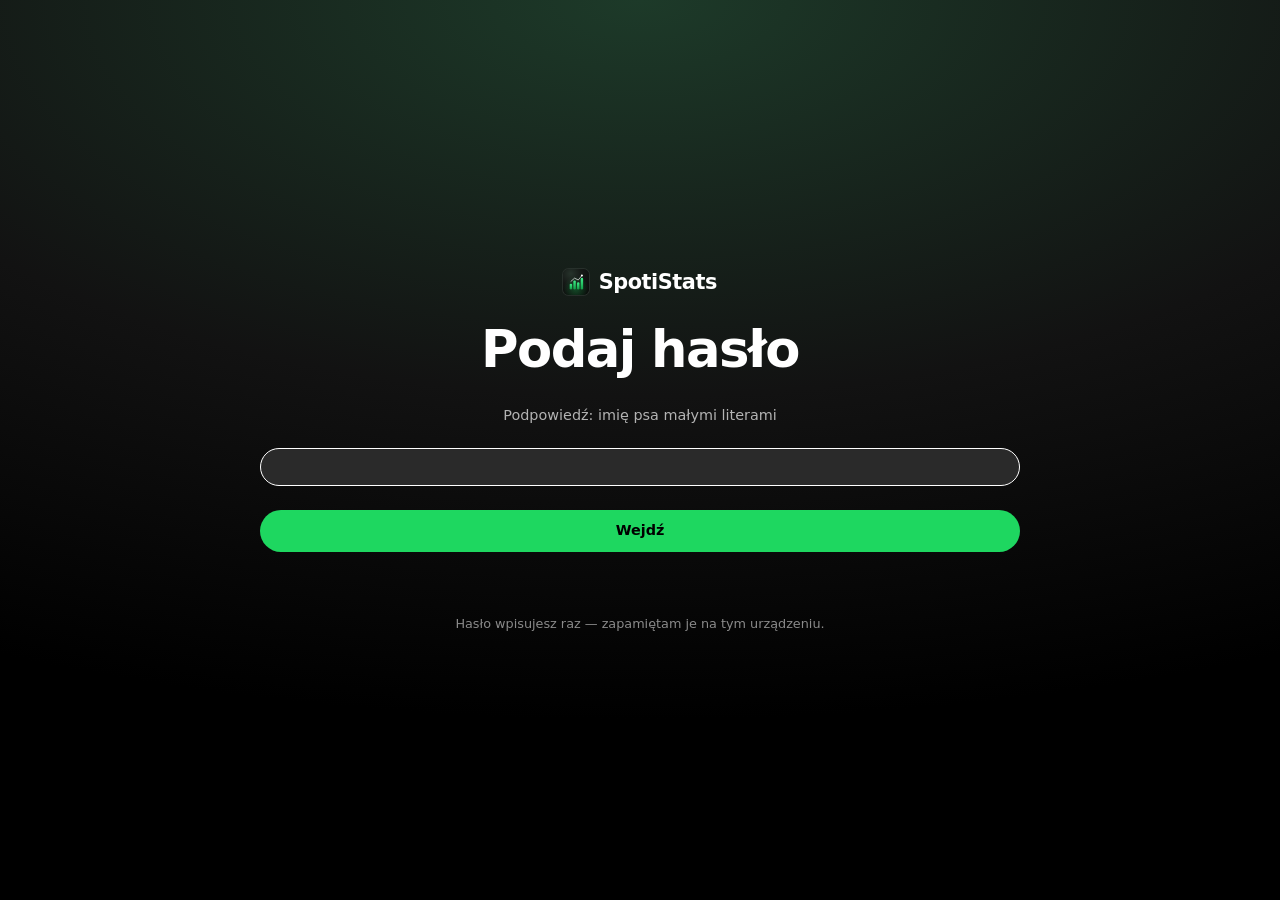
==== commit 45df5f85: "Hasło do strony i szyfrowanie danych na gałęzi dane Pierwsze wejście na urządzeniu pyta o hasło (z p" ====
--- a/index.html
+++ b/index.html
@@ -14,7 +14,7 @@
     <meta name="apple-mobile-web-app-status-bar-style" content="black" />
     <title>SpotiStats</title>
     <meta name="description" content="Twoje statystyki słuchania Spotify z pełnego eksportu historii — prywatnie, w przeglądarce." />
-    <link rel="stylesheet" href="./styles.css?v=30" />
+    <link rel="stylesheet" href="./styles.css?v=31" />
   </head>
   <body>
     <svg width="0" height="0" style="position:absolute" aria-hidden="true" focusable="false">
@@ -35,6 +35,20 @@
         <symbol id="i-back" viewBox="0 0 24 24"><path d="M15 5l-7 7 7 7" fill="none" stroke="currentColor" stroke-width="2.2" stroke-linecap="round" stroke-linejoin="round"/></symbol>
       </defs>
     </svg>
+    <!-- ─── HASŁO (pierwsze wejście na urządzeniu) ─────────── -->
+    <section id="gate" class="who gate hidden" aria-labelledby="gate-title">
+      <form id="gate-form" class="who-inner gate-inner" autocomplete="on">
+        <span class="brand"><span class="brand-mark" aria-hidden="true"><img src="./ikony/icon.svg" width="26" height="26" alt="" /></span><span class="brand-name">SpotiStats</span></span>
+        <h1 id="gate-title" class="who-title">Podaj hasło</h1>
+        <p id="gate-hint" class="gate-hint"></p>
+        <input type="text" name="username" value="SpotiStats" autocomplete="username" hidden />
+        <input id="gate-input" class="field-input gate-input" type="password" name="password" autocomplete="current-password" autocapitalize="off" spellcheck="false" aria-label="Hasło" aria-describedby="gate-hint gate-msg" />
+        <button id="gate-btn" class="btn btn--primary" type="submit">Wejdź</button>
+        <p id="gate-msg" class="gate-msg" role="alert" aria-live="polite"></p>
+        <p class="who-note">Hasło wpisujesz raz — zapamiętam je na tym urządzeniu.</p>
+      </form>
+    </section>
+
     <!-- ─── KTO SŁUCHA? (wybór konta) ─────────────────────── -->
     <section id="who" class="who hidden" aria-labelledby="who-title">
       <div class="who-inner">
@@ -89,6 +103,7 @@
                 <input id="reimport-files" type="file" accept=".zip,.json,application/json,application/zip" multiple class="sr-only" tabindex="-1" />
               </label>
               <a class="menu-item" role="menuitem" href="./spotify.html"><svg class="ico" aria-hidden="true"><use href="#i-sync"/></svg><span>Automat Spotify<small>dociąganie nowych odsłuchów</small></span></a>
+              <button id="btn-lock" class="menu-item hidden" type="button" role="menuitem"><svg class="ico" aria-hidden="true"><use href="#i-close"/></svg><span>Zapomnij hasło<small>to urządzenie znów zapyta o hasło</small></span></button>
               <button class="menu-item" type="button" role="menuitem" data-logout><svg class="ico" aria-hidden="true"><use href="#i-user"/></svg><span>Zmień konto<small>wyloguj i wróć do wyboru osoby</small></span></button>
               <button id="btn-clear-data" class="menu-item menu-item--danger" type="button" role="menuitem"><svg class="ico" aria-hidden="true"><use href="#i-trash"/></svg><span>Usuń eksport z przeglądarki</span></button>
             </div>
@@ -342,11 +357,12 @@
     </div>
 
     <script src="./jszip.min.js"></script>
-    <script src="./analytics.js?v=29"></script>
-    <script src="./charts.js?v=29"></script>
-    <script src="./art.js?v=29"></script>
-    <script src="./cloud.js?v=29"></script>
-    <script src="./live.js?v=29"></script>
-    <script src="./app.js?v=29"></script>
+    <script src="./analytics.js?v=30"></script>
+    <script src="./charts.js?v=30"></script>
+    <script src="./art.js?v=30"></script>
+    <script src="./crypt.js?v=1"></script>
+    <script src="./cloud.js?v=30"></script>
+    <script src="./live.js?v=30"></script>
+    <script src="./app.js?v=30"></script>
   </body>
 </html>
--- a/styles.css
+++ b/styles.css
@@ -657,6 +657,18 @@
 }
 
 /* ══ Kto słucha? (wybór konta) ══ */
+.gate { z-index: 300; }
+.gate-inner { width: min(360px, 100%); gap: 1rem; }
+.gate-inner .who-title { margin-bottom: 0.25rem; }
+.gate-hint { font-size: 0.9rem; color: var(--text-2); min-height: 1.2em; }
+.gate-input { width: 100%; text-align: center; font-size: 1.05rem; }
+.gate-inner .btn { width: 100%; justify-content: center; }
+.gate-msg { font-size: 0.85rem; color: #f3727f; min-height: 1.2em; }
+.gate-inner.is-shake { animation: gate-shake 0.35s; }
+@keyframes gate-shake { 20%, 60% { transform: translateX(-8px); } 40%, 80% { transform: translateX(8px); } }
+body.is-locked { overflow: hidden; }
+@media (prefers-reduced-motion: reduce) { .gate-inner.is-shake { animation: none; } }
+
 .who {
   position: fixed; inset: 0; z-index: 200; overflow-y: auto; display: flex; align-items: center; justify-content: center; padding: 2rem 1rem calc(2rem + env(safe-area-inset-bottom));
   background: radial-gradient(120% 80% at 50% 0%, #1d3a29 0%, #121212 55%, #000 100%); animation: fade-in 0.25s both;
